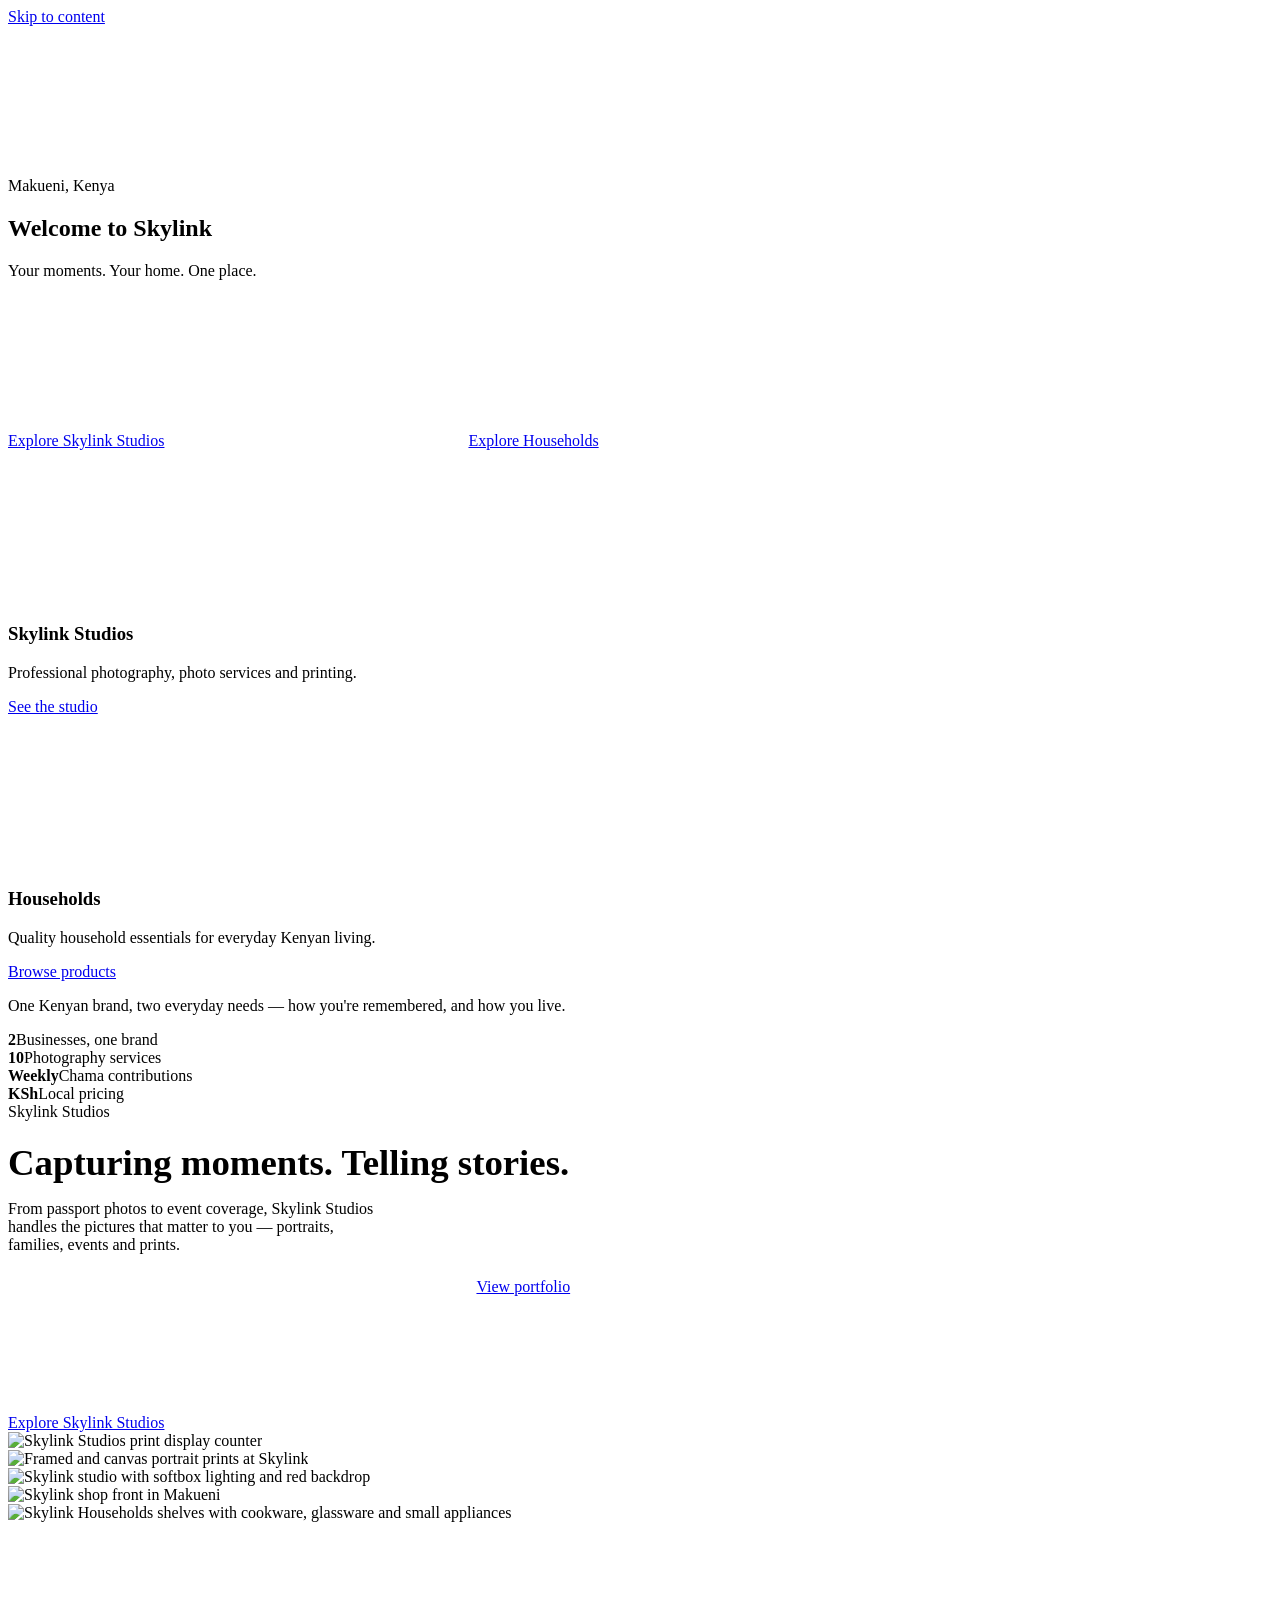
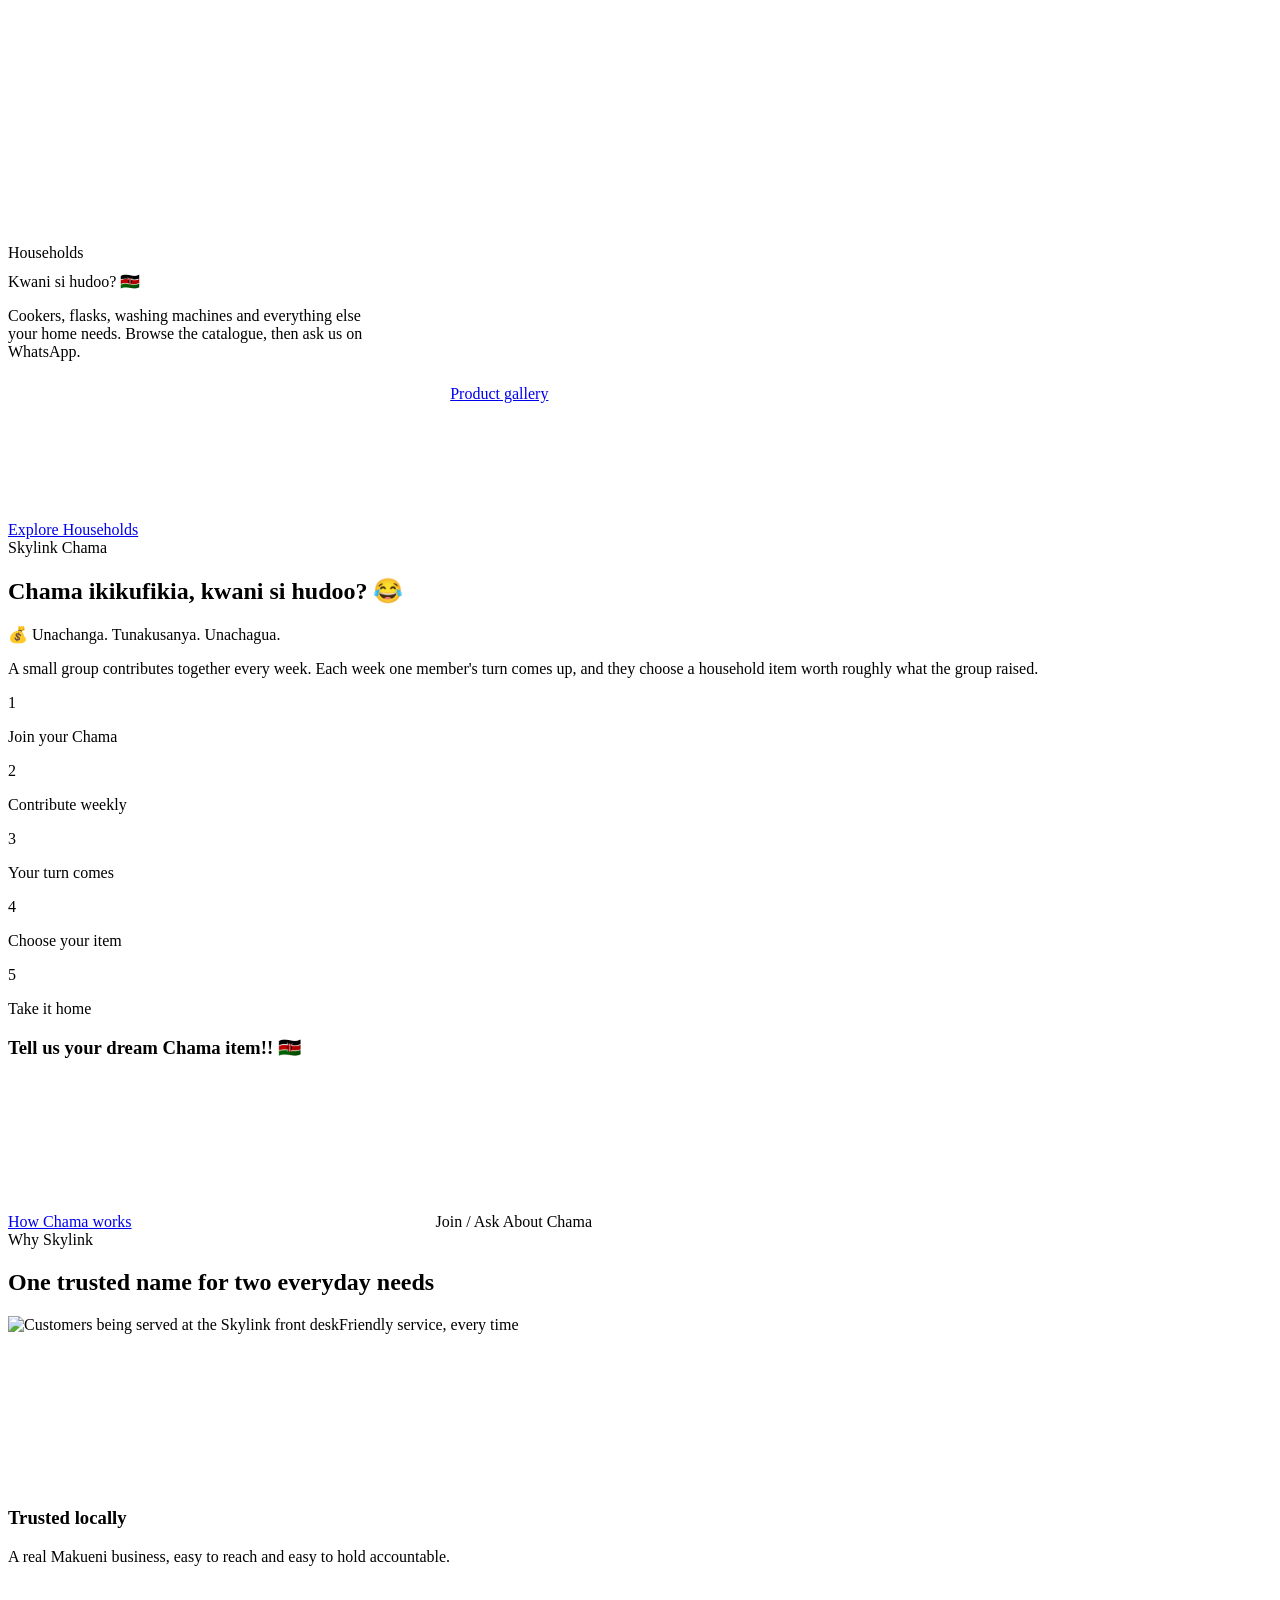
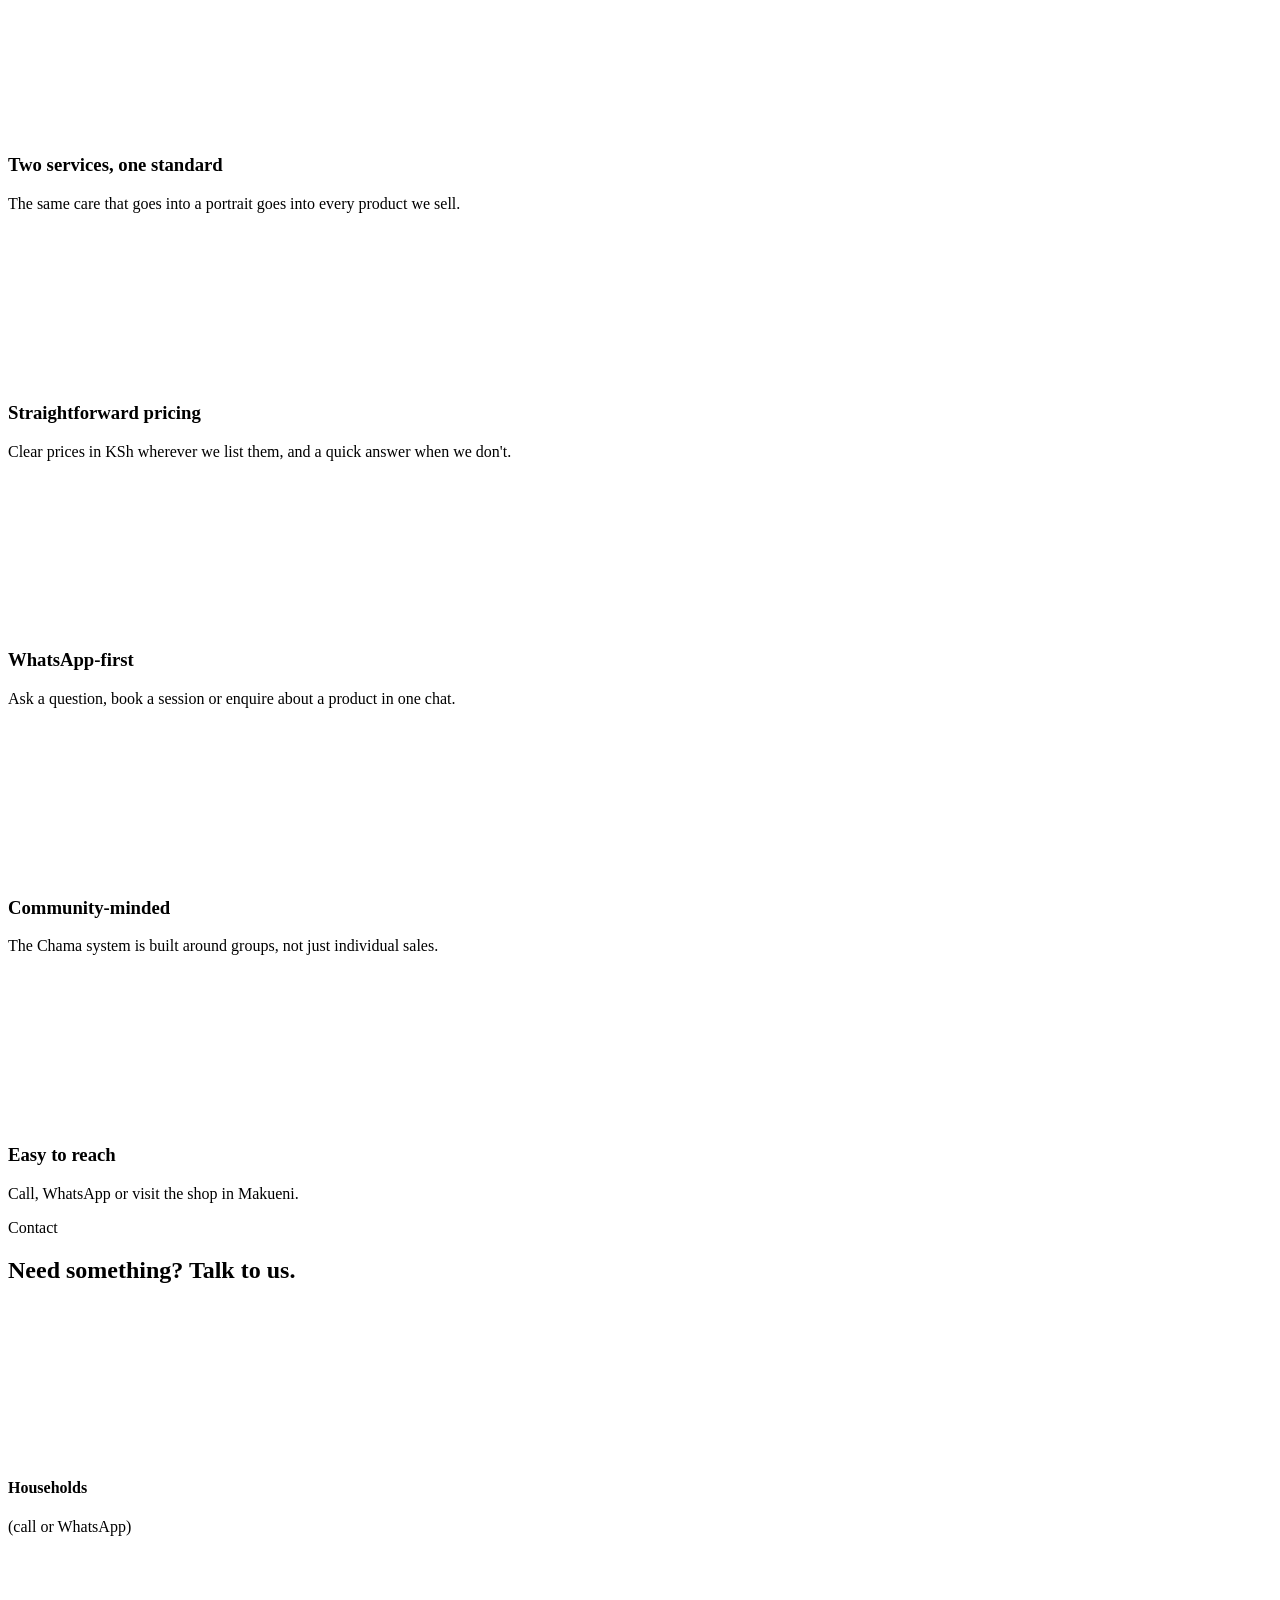
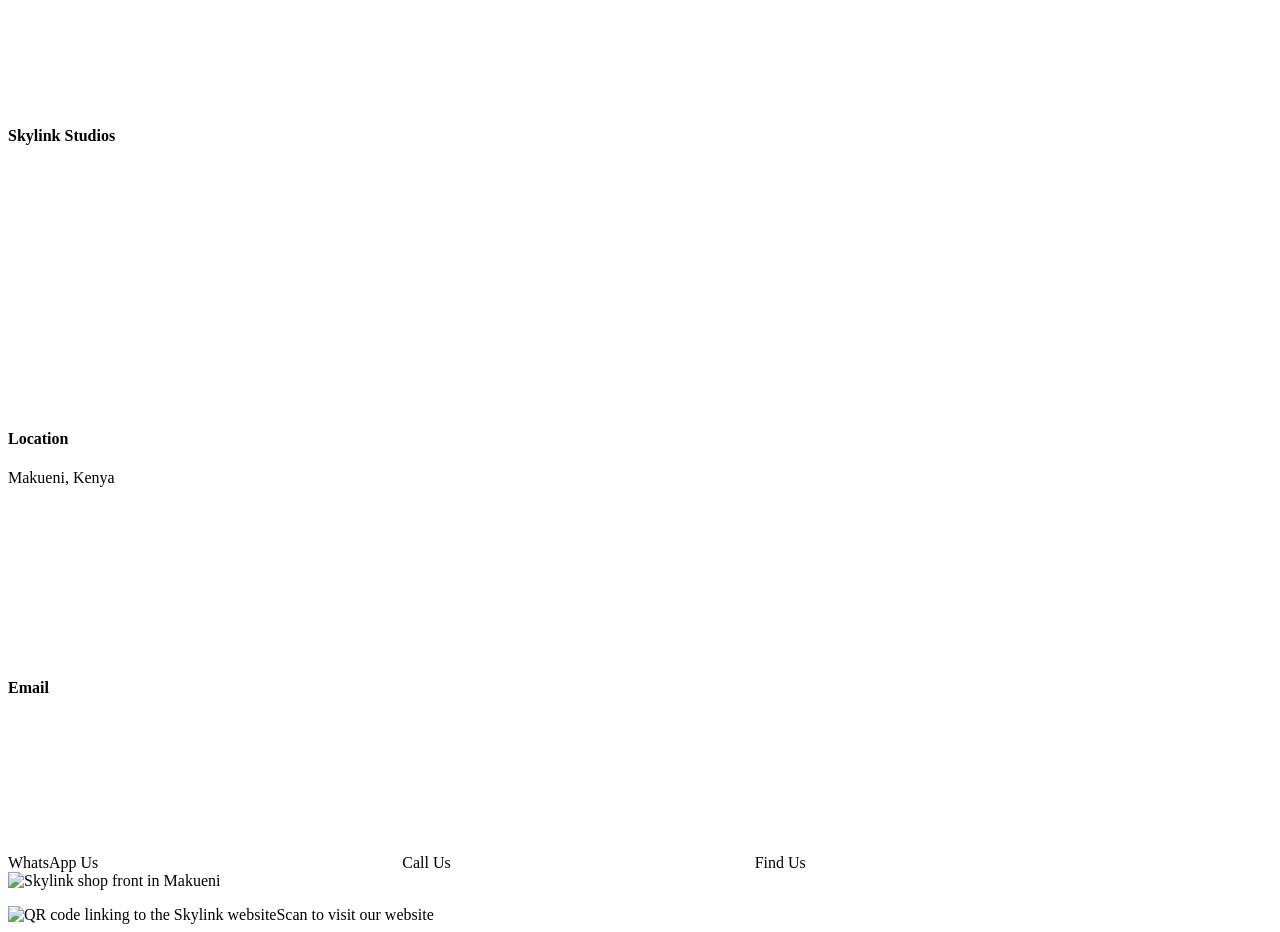
==== index.html @ 1183d8f2 "Add files via upload" ====
<!DOCTYPE html>
<html lang="en">
<head>
<meta charset="UTF-8">
<meta name="viewport" content="width=device-width, initial-scale=1, viewport-fit=cover">
<title>Skylink — Skylink Studios & Households | Makueni, Kenya</title>
<meta name="description" content="Skylink brings together Skylink Studios photography and Skylink Households home essentials under one Kenyan brand in Makueni. Explore the studio, browse household products, or join a Chama.">
<meta property="og:type" content="website">
<meta property="og:site_name" content="Skylink">
<meta property="og:title" content="Skylink — Skylink Studios & Households | Makueni, Kenya">
<meta property="og:description" content="Skylink brings together Skylink Studios photography and Skylink Households home essentials under one Kenyan brand in Makueni. Explore the studio, browse household products, or join a Chama.">
<meta property="og:image" content="assets/img/storefront.jpg">
<meta name="theme-color" content="#0E1830">
<link rel="icon" href="data:image/svg+xml,<svg xmlns=%22http://www.w3.org/2000/svg%22 viewBox=%220 0 100 100%22><text y=%22.9em%22 font-size=%2290%22>🏠</text></svg>">
<link rel="preconnect" href="https://fonts.googleapis.com">
<link rel="preconnect" href="https://fonts.gstatic.com" crossorigin>
<link href="https://fonts.googleapis.com/css2?family=Fraunces:opsz,wght@9..144,400;9..144,500;9..144,600;9..144,700;9..144,900&family=Manrope:wght@400;500;600;700;800&display=swap" rel="stylesheet">
<link rel="stylesheet" href="assets/css/style.css">
</head>
<body data-root="" data-page="index" data-branch="">
<a class="skip" href="#main">Skip to content</a>
<div id="site-header"><noscript><nav style="padding:16px;background:#0E1830"><a style="color:#fff;margin-right:14px" href="index.html">Home</a><a style="color:#fff;margin-right:14px" href="households/index.html">Households</a><a style="color:#fff;margin-right:14px" href="studio/index.html">Studio</a><a style="color:#fff;margin-right:14px" href="about.html">About</a><a style="color:#fff" href="contact.html">Contact</a></nav></noscript></div>
<main id="main">

<section class="hero">
  <div class="hero-split" aria-hidden="true"><div class="side-a"></div><div class="side-b"></div></div>
  <svg class="hero-skyline" viewBox="0 0 1200 140" preserveAspectRatio="none" aria-hidden="true"><path fill="rgba(255,255,255,0.05)" d="M0,140 L0,90 L40,90 L40,60 L70,60 L70,90 L110,90 L110,40 L130,40 L130,20 L150,20 L150,40 L170,40 L170,90 L220,90 L220,70 L250,70 L250,90 L300,90 L300,30 L320,30 L320,10 L340,10 L340,30 L360,30 L360,90 L410,90 L410,55 L440,55 L440,90 L500,90 L500,45 L515,45 L515,25 L530,25 L530,45 L545,45 L545,90 L600,90 L600,65 L630,65 L630,90 L680,90 L680,20 L700,20 L700,0 L720,0 L720,20 L740,20 L740,90 L800,90 L800,60 L830,60 L830,90 L880,90 L880,50 L900,50 L900,30 L920,30 L920,50 L940,50 L940,90 L1000,90 L1000,70 L1030,70 L1030,90 L1080,90 L1080,40 L1100,40 L1100,15 L1120,15 L1120,40 L1140,40 L1140,90 L1200,90 L1200,140 Z"/></svg>
  <div class="wrap hero-inner">
    <span class="hero-eyebrow fade-up">Makueni, Kenya</span>
    <h1 class="fade-up d1">Welcome to Skylink</h1>
    <p class="sub fade-up d2">Your moments. Your home. One place.</p>
    <div class="hero-ctas fade-up d3">
      <a href="studio/index.html" class="btn btn-gold">Explore Skylink Studios<svg><use href="#i-arrow"/></svg></a>
      <a href="households/index.html" class="btn btn-ghost-light">Explore Households<svg><use href="#i-arrow"/></svg></a>
    </div>
    <div class="hero-cards fade-up d4">
      <div class="hero-card a"><div class="icon"><svg><use href="#i-camera"/></svg></div><h3>Skylink Studios</h3>
        <p>Professional photography, photo services and printing.</p>
        <a href="studio/index.html" class="link">See the studio<svg width="14" height="14"><use href="#i-arrow"/></svg></a></div>
      <div class="hero-card b"><div class="icon"><svg><use href="#i-home"/></svg></div><h3>Households</h3>
        <p>Quality household essentials for everyday Kenyan living.</p>
        <a href="households/index.html" class="link">Browse products<svg width="14" height="14"><use href="#i-arrow"/></svg></a></div>
    </div>
  </div>
</section>

<section class="intro"><div class="wrap">
  <p class="lede">One Kenyan brand, two everyday needs — how you're remembered, and how you live.</p>
  <div class="facts">
    <div class="fact"><b>2</b><span>Businesses, one brand</span></div>
    <div class="fact"><b>10</b><span>Photography services</span></div>
    <div class="fact"><b>Weekly</b><span>Chama contributions</span></div>
    <div class="fact"><b>KSh</b><span>Local pricing</span></div>
  </div></div></section>

<section class="section" id="featured-photo"><div class="wrap"><div class="split-feature">
  <div>
    <span class="eyebrow">Skylink Studios</span>
    <h2 class="section-head" style="margin-bottom:0"><span style="font-family:var(--font-display);font-weight:600;font-size:clamp(1.7rem,3.4vw,2.3rem);display:block;margin-top:10px;color:var(--text)">Capturing moments. Telling stories.</span></h2>
    <p style="margin-top:16px;color:var(--text-soft);max-width:46ch">From passport photos to event coverage, Skylink Studios handles the pictures that matter to you — portraits, families, events and prints.</p>
    <div style="display:flex;gap:12px;flex-wrap:wrap;margin-top:24px">
      <a href="studio/index.html" class="btn btn-navy">Explore Skylink Studios<svg><use href="#i-arrow"/></svg></a>
      <a href="studio/portfolio.html" class="btn btn-outline">View portfolio</a></div>
  </div>
  <div class="photo-grid">
    <div class="ph-photo" style=""><img src="assets/img/counter.jpg" alt="Skylink Studios print display counter" loading="lazy"></div>
    <div class="ph-photo" style="object-position:center 30%"><img src="assets/img/portraits.jpg" alt="Framed and canvas portrait prints at Skylink" loading="lazy"></div>
    <div class="ph-photo" style=""><img src="assets/img/studio-lights.jpg" alt="Skylink studio with softbox lighting and red backdrop" loading="lazy"></div>
    <div class="ph-photo" style=""><img src="assets/img/storefront.jpg" alt="Skylink shop front in Makueni" loading="lazy"></div>
  </div></div></div></section>

<section class="section" style="padding-top:0" id="featured-households"><div class="wrap"><div class="split-feature reverse">
  <div><div class="ph-photo" style="min-height:340px"><img src="assets/img/shelf-1.jpg" alt="Skylink Households shelves with cookware, glassware and small appliances" loading="lazy"></div></div>
  <div>
    <span class="eyebrow" style="color:var(--green-700)">Households</span>
    <p class="kwani" style="margin-top:10px">Kwani si hudoo? 🇰🇪</p>
    <p style="margin-top:14px;color:var(--text-soft);max-width:46ch">Cookers, flasks, washing machines and everything else your home needs. Browse the catalogue, then ask us on WhatsApp.</p>
    <div style="display:flex;gap:12px;flex-wrap:wrap;margin-top:24px">
      <a href="households/index.html" class="btn btn-green">Explore Households<svg><use href="#i-arrow"/></svg></a>
      <a href="households/product-gallery.html" class="btn btn-outline">Product gallery</a></div>
  </div></div></div></section>

<section class="section" id="chama"><div class="wrap">
  <div class="section-head">
    <span class="eyebrow">Skylink Chama</span>
    <h2>Chama ikikufikia, kwani si hudoo? 😂</h2>
    <p class="chama-lede" style="margin-top:20px">💰 Unachanga. Tunakusanya. Unachagua.</p>
    <p>A small group contributes together every week. Each week one member's turn comes up, and they choose a household item worth roughly what the group raised.</p>
  </div>
  <div class="chama-steps" style="margin-bottom:12px">
    <div class="chama-step"><div class="num">1</div><p>Join your Chama</p></div>
    <div class="chama-step"><div class="num">2</div><p>Contribute weekly</p></div>
    <div class="chama-step"><div class="num">3</div><p>Your turn comes</p></div>
    <div class="chama-step"><div class="num">4</div><p>Choose your item</p></div>
    <div class="chama-step"><div class="num">5</div><p>Take it home</p></div>
  </div>
  <div class="chama-cta">
    <h3>Tell us your dream Chama item!! 🇰🇪</h3>
    <a href="households/chama.html" class="btn btn-gold">How Chama works<svg><use href="#i-arrow"/></svg></a>
    <a data-wa="Hi Skylink, I'd like to know more about the Chama household purchasing plan." class="btn btn-ghost-light">Join / Ask About Chama<svg><use href="#i-whatsapp"/></svg></a>
  </div>
</div></section>

<section class="section" id="why"><div class="wrap">
  <div class="section-head"><span class="eyebrow">Why Skylink</span><h2>One trusted name for two everyday needs</h2></div>
  <div class="why-banner"><img src="assets/img/reception-blurred.jpg" alt="Customers being served at the Skylink front desk" loading="lazy"><span class="cap">Friendly service, every time</span></div>
  <div class="why-grid">
    <div class="why-card"><div class="icon"><svg><use href="#i-shield"/></svg></div><h3>Trusted locally</h3><p>A real Makueni business, easy to reach and easy to hold accountable.</p></div>
    <div class="why-card"><div class="icon"><svg><use href="#i-star"/></svg></div><h3>Two services, one standard</h3><p>The same care that goes into a portrait goes into every product we sell.</p></div>
    <div class="why-card"><div class="icon"><svg><use href="#i-truck"/></svg></div><h3>Straightforward pricing</h3><p>Clear prices in KSh wherever we list them, and a quick answer when we don't.</p></div>
    <div class="why-card"><div class="icon"><svg><use href="#i-whatsapp"/></svg></div><h3>WhatsApp-first</h3><p>Ask a question, book a session or enquire about a product in one chat.</p></div>
    <div class="why-card"><div class="icon"><svg><use href="#i-users"/></svg></div><h3>Community-minded</h3><p>The Chama system is built around groups, not just individual sales.</p></div>
    <div class="why-card"><div class="icon"><svg><use href="#i-home"/></svg></div><h3>Easy to reach</h3><p>Call, WhatsApp or visit the shop in Makueni.</p></div>
  </div></div></section>

<section class="section" id="contact"><div class="wrap">
  <div class="section-head"><span class="eyebrow">Contact</span><h2>Need something? Talk to us.</h2></div>
  <div class="contact-grid">
    <div>
      <div class="contact-list">
        <div class="contact-row"><div class="icon"><svg><use href="#i-home"/></svg></div><div><h4>Households</h4><p><a class="tel" data-tel="households" data-show></a> (call or WhatsApp)</p></div></div>
        <div class="contact-row"><div class="icon"><svg><use href="#i-camera"/></svg></div><div><h4>Skylink Studios</h4><p><a class="tel" data-tel="studio:0" data-show></a><br><a class="tel" data-tel="studio:1" data-show></a><br><a class="tel" data-tel="studio:2" data-show></a><br><a class="tel" data-tel="studio:3" data-show></a><br><a class="tel" data-tel="studio:4" data-show></a></p></div></div>
        <div class="contact-row"><div class="icon"><svg><use href="#i-pin"/></svg></div><div><h4>Location</h4><p>Makueni, Kenya</p></div></div>
        <div class="contact-row"><div class="icon"><svg><use href="#i-mail"/></svg></div><div><h4>Email</h4><p><a data-email></a></p></div></div>
      </div>
      <div class="contact-btns">
        <a data-wa="Hi Skylink, I have a question." class="btn btn-green">WhatsApp Us<svg><use href="#i-whatsapp"/></svg></a>
        <a data-tel="households" class="btn btn-ghost-light">Call Us<svg><use href="#i-phone"/></svg></a>
        <a data-maps class="btn btn-outline" style="border-color:rgba(255,255,255,0.5);color:var(--white)">Find Us<svg><use href="#i-pin"/></svg></a>
      </div>
    </div>
    <div>
      <div class="shop-photo" style="margin-bottom:16px"><img src="assets/img/storefront.jpg" alt="Skylink shop front in Makueni" loading="lazy"></div>
      <div class="qr-box"><img src="assets/img/qr-skylink.png" alt="QR code linking to the Skylink website" width="76" height="76"><span>Scan to visit our website</span></div>
    </div>
  </div></div></section>

</main>
<div id="site-footer"></div>
<script src="assets/js/config.js"></script>
<script src="assets/js/products.js"></script>
<script src="assets/js/site.js"></script>
</body>
</html>
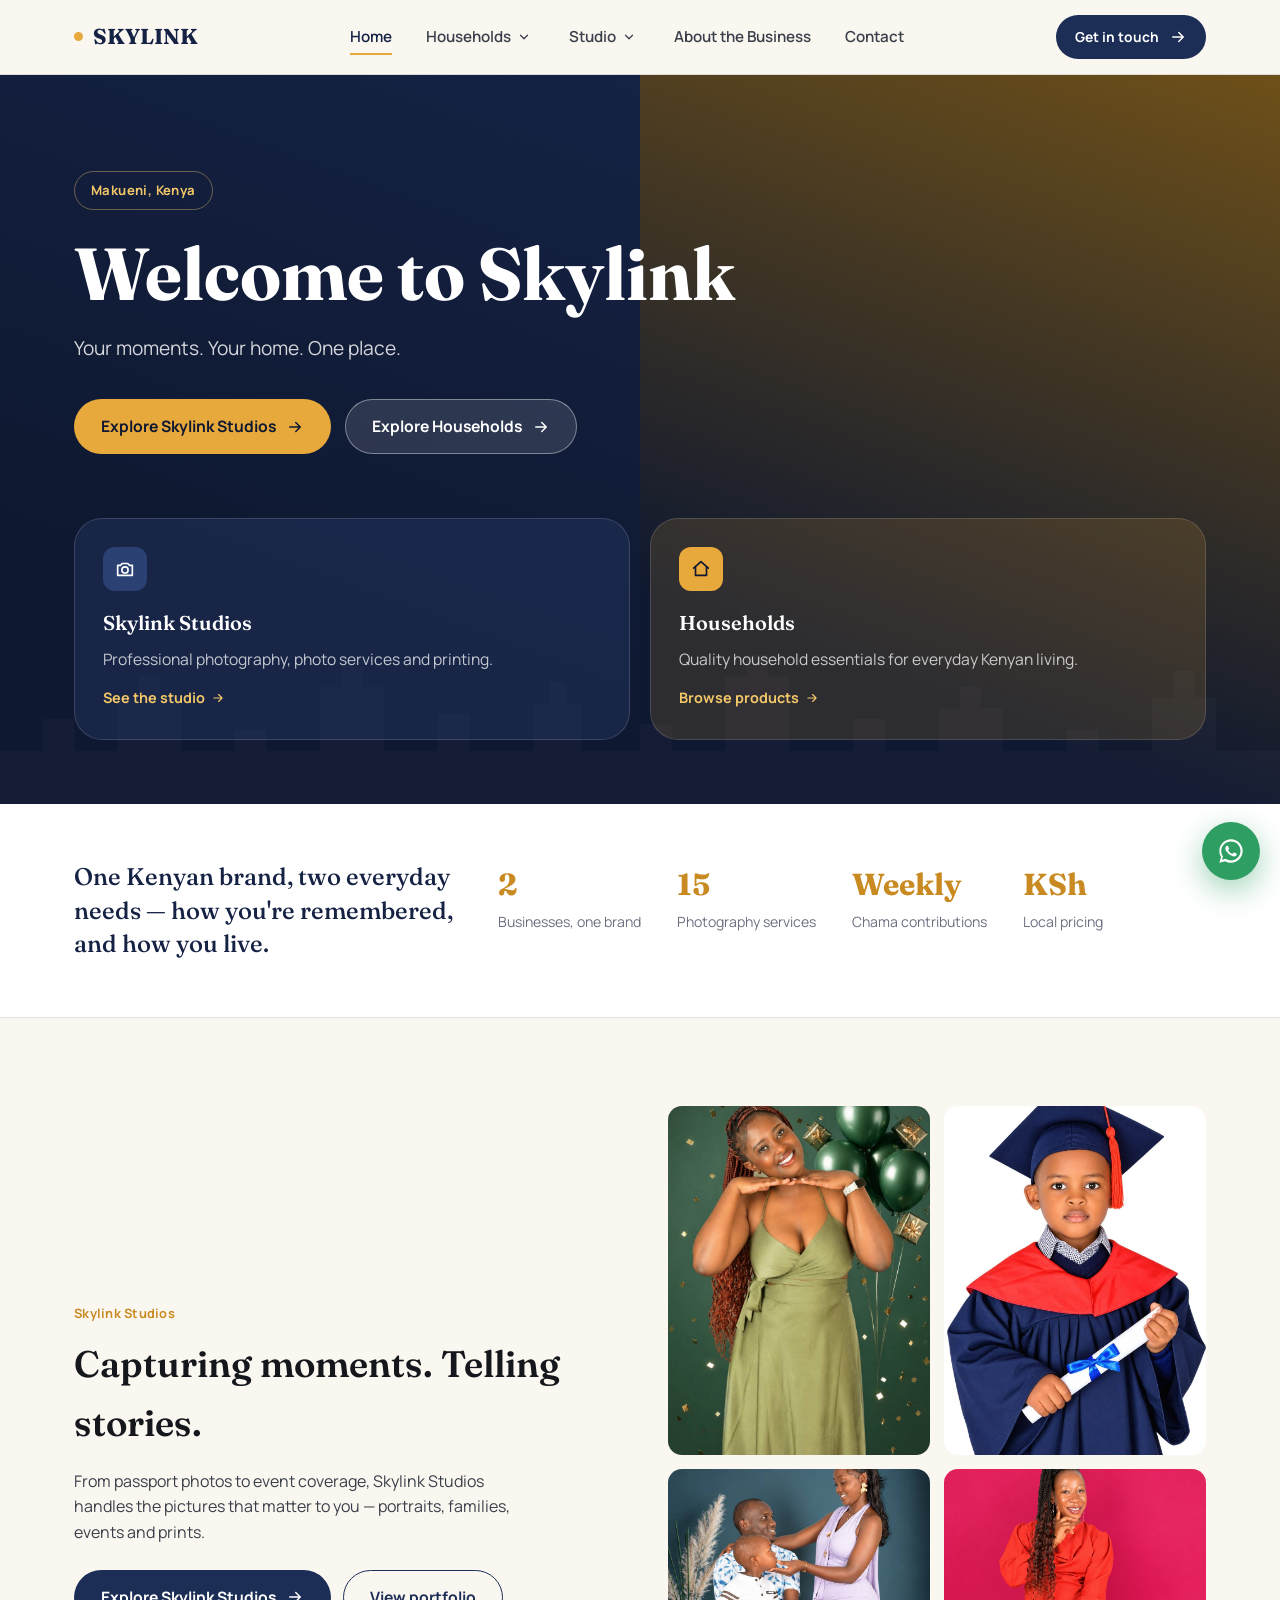
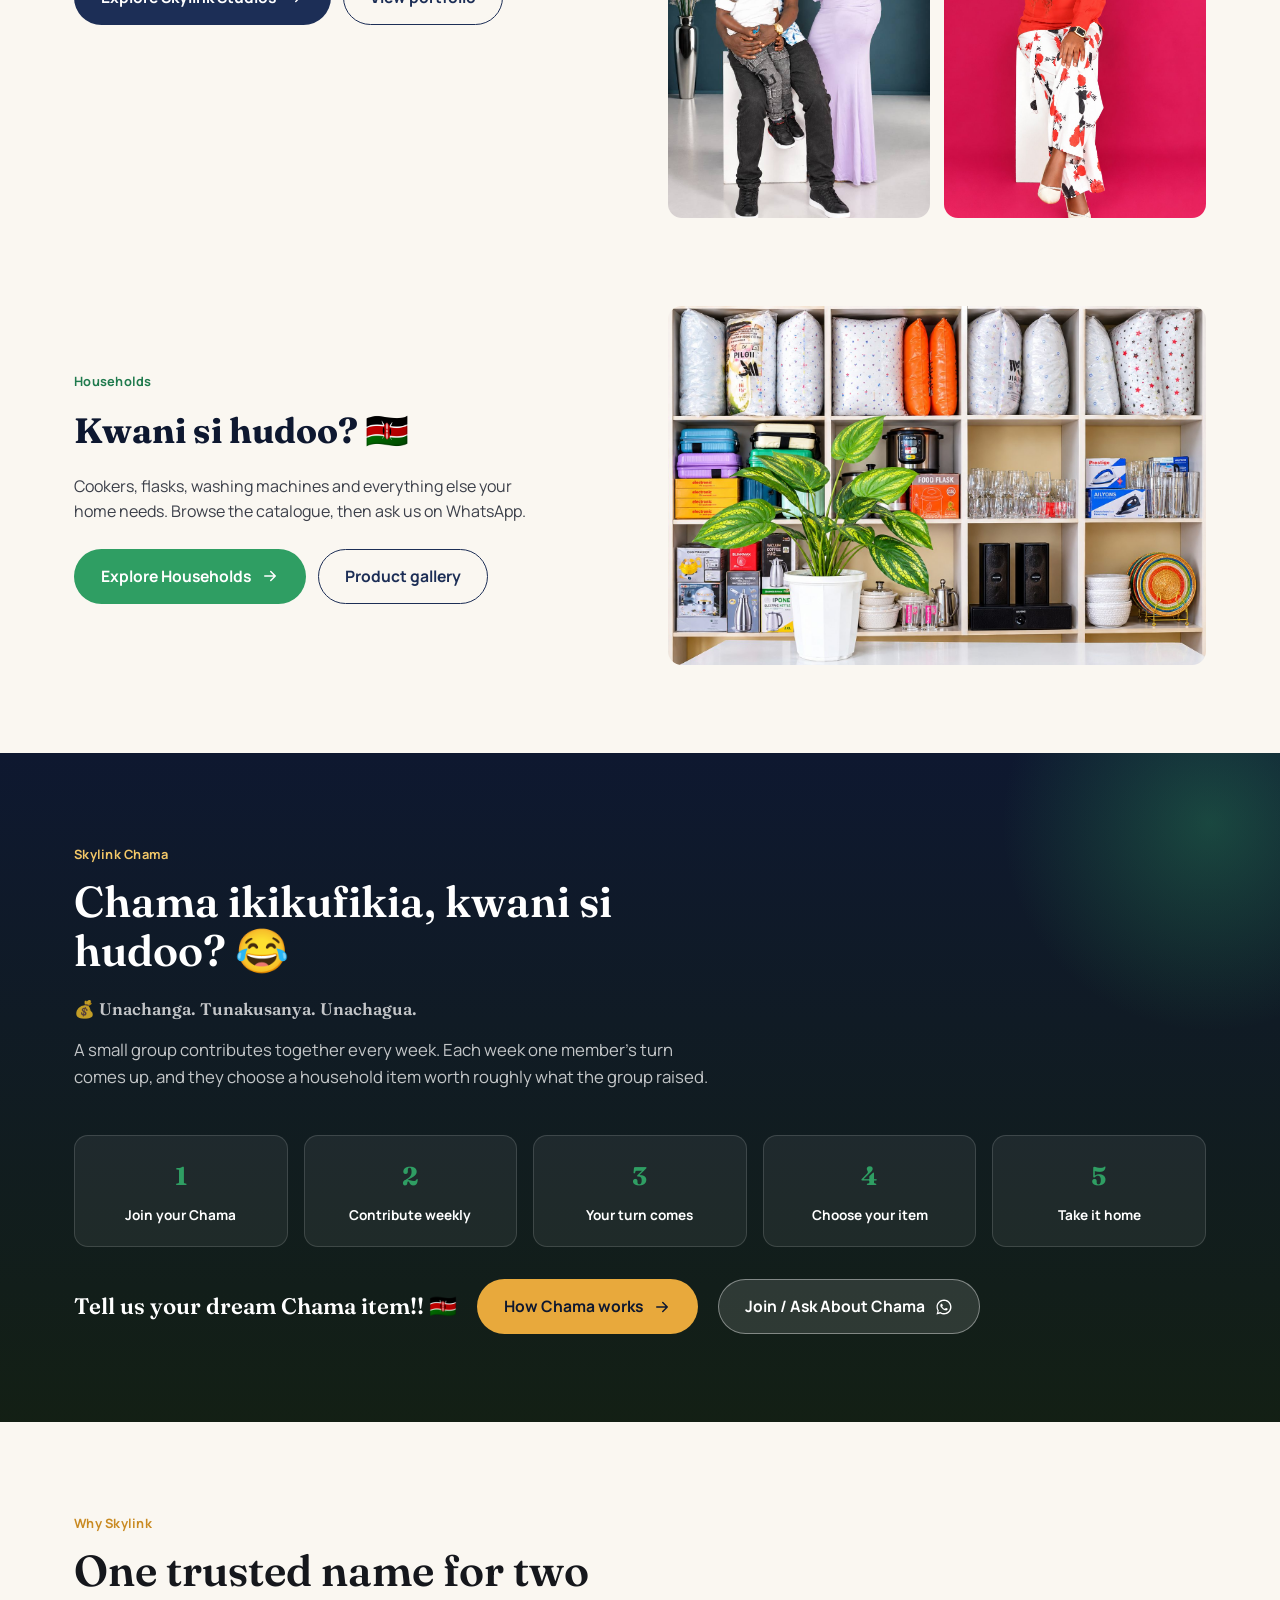
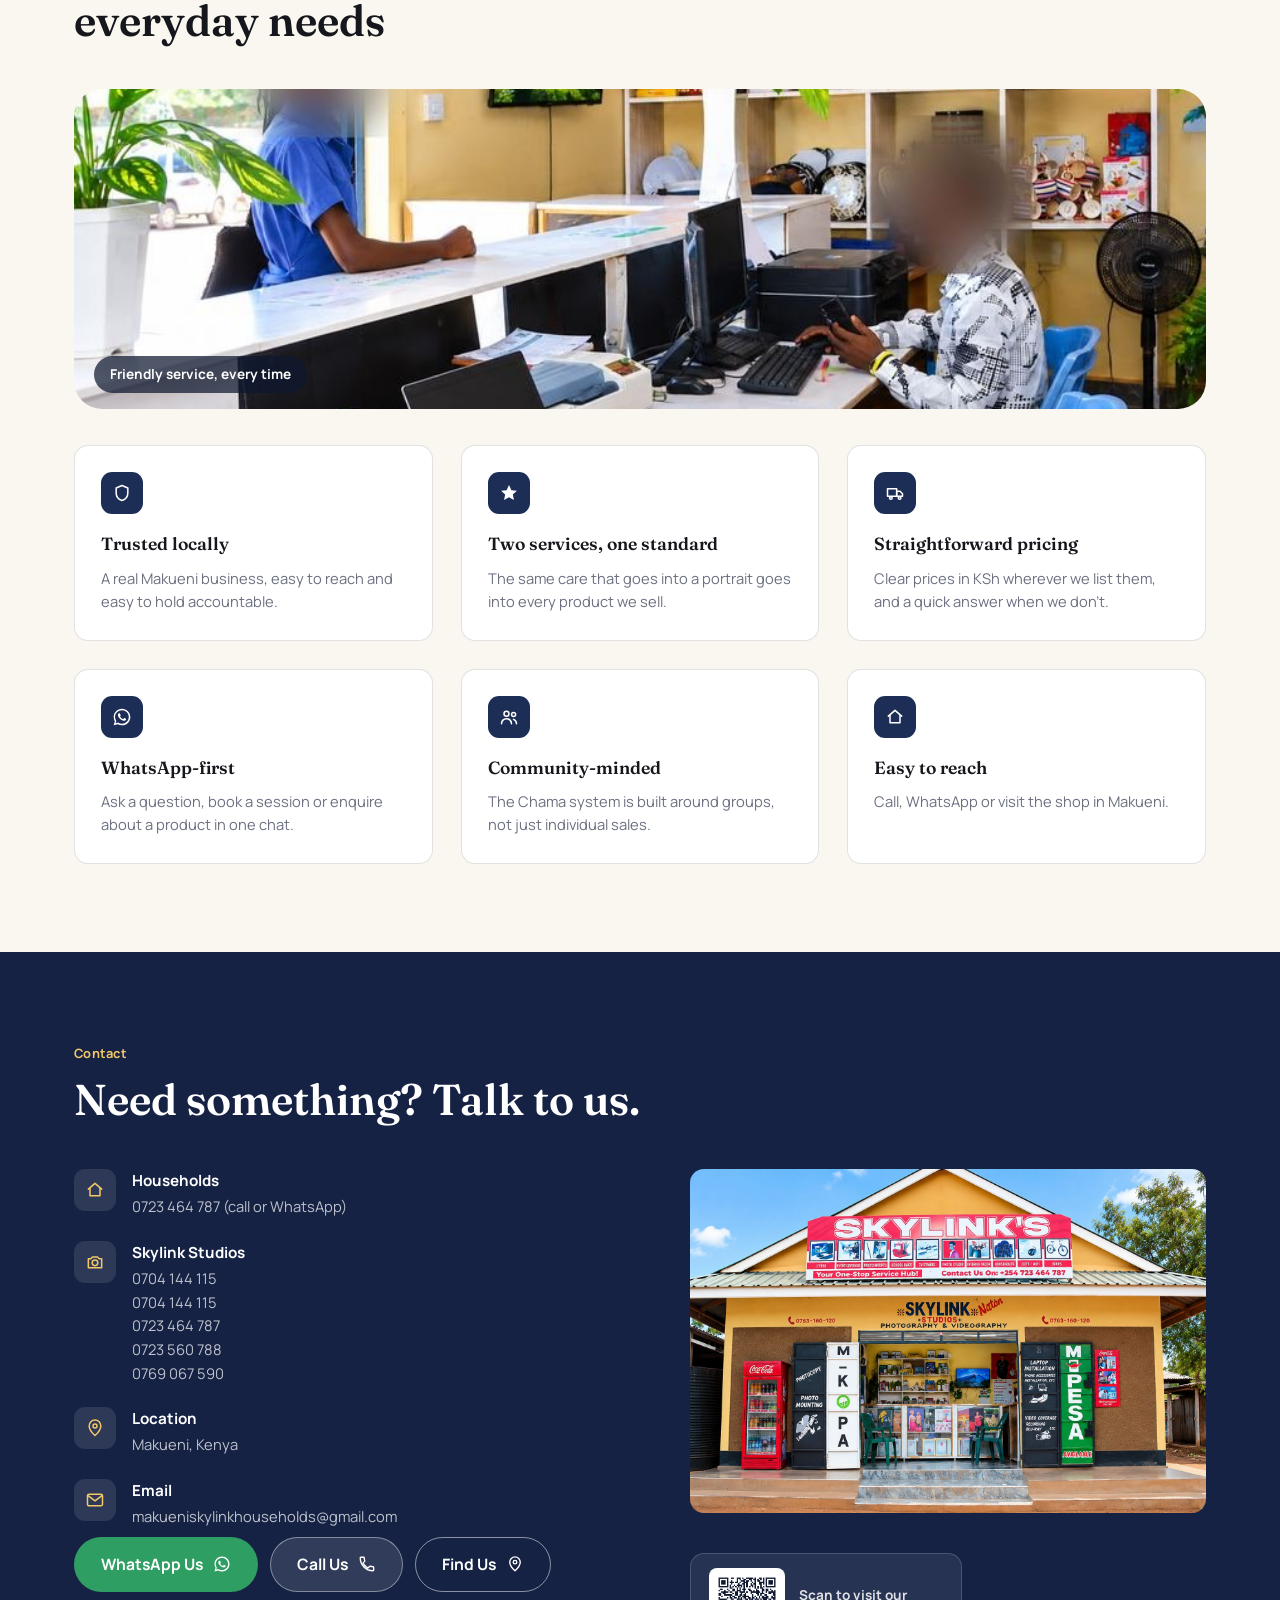
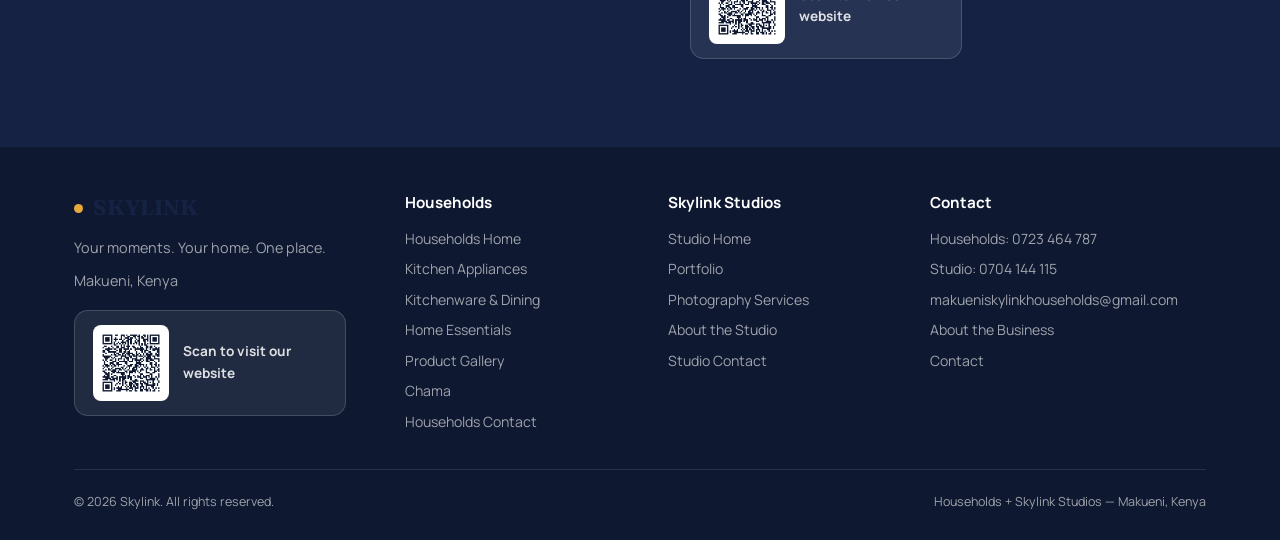
==== commit f94dc998: "Add files via upload" ====
--- a/index.html
+++ b/index.html
@@ -48,7 +48,7 @@
   <p class="lede">One Kenyan brand, two everyday needs — how you're remembered, and how you live.</p>
   <div class="facts">
     <div class="fact"><b>2</b><span>Businesses, one brand</span></div>
-    <div class="fact"><b>10</b><span>Photography services</span></div>
+    <div class="fact"><b>15</b><span>Photography services</span></div>
     <div class="fact"><b>Weekly</b><span>Chama contributions</span></div>
     <div class="fact"><b>KSh</b><span>Local pricing</span></div>
   </div></div></section>
@@ -62,11 +62,8 @@
       <a href="studio/index.html" class="btn btn-navy">Explore Skylink Studios<svg><use href="#i-arrow"/></svg></a>
       <a href="studio/portfolio.html" class="btn btn-outline">View portfolio</a></div>
   </div>
-  <div class="photo-grid">
-    <div class="ph-photo" style=""><img src="assets/img/counter.jpg" alt="Skylink Studios print display counter" loading="lazy"></div>
-    <div class="ph-photo" style="object-position:center 30%"><img src="assets/img/portraits.jpg" alt="Framed and canvas portrait prints at Skylink" loading="lazy"></div>
-    <div class="ph-photo" style=""><img src="assets/img/studio-lights.jpg" alt="Skylink studio with softbox lighting and red backdrop" loading="lazy"></div>
-    <div class="ph-photo" style=""><img src="assets/img/storefront.jpg" alt="Skylink shop front in Makueni" loading="lazy"></div>
+  <div class="photo-grid portrait">
+    <div class="ph-photo" style=""><img src="assets/img/portfolio/p1.jpg" alt="Birthday portrait by Skylink Studios" loading="lazy"></div><div class="ph-photo" style=""><img src="assets/img/portfolio/w3.jpg" alt="Graduation portrait by Skylink Studios" loading="lazy"></div><div class="ph-photo" style=""><img src="assets/img/portfolio/p9.jpg" alt="Family portrait by Skylink Studios" loading="lazy"></div><div class="ph-photo" style=""><img src="assets/img/portfolio/u4.jpg" alt="Studio portrait by Skylink Studios" loading="lazy"></div>
   </div></div></div></section>
 
 <section class="section" style="padding-top:0" id="featured-households"><div class="wrap"><div class="split-feature reverse">
@@ -119,7 +116,7 @@
     <div>
       <div class="contact-list">
         <div class="contact-row"><div class="icon"><svg><use href="#i-home"/></svg></div><div><h4>Households</h4><p><a class="tel" data-tel="households" data-show></a> (call or WhatsApp)</p></div></div>
-        <div class="contact-row"><div class="icon"><svg><use href="#i-camera"/></svg></div><div><h4>Skylink Studios</h4><p><a class="tel" data-tel="studio:0" data-show></a><br><a class="tel" data-tel="studio:1" data-show></a><br><a class="tel" data-tel="studio:2" data-show></a><br><a class="tel" data-tel="studio:3" data-show></a><br><a class="tel" data-tel="studio:4" data-show></a></p></div></div>
+        <div class="contact-row"><div class="icon"><svg><use href="#i-camera"/></svg></div><div><h4>Skylink Studios</h4><p><a class="tel" data-tel="studio:0" data-show></a><br><a class="tel" data-tel="studio:0" data-show></a><br><a class="tel" data-tel="studio:2" data-show></a><br><a class="tel" data-tel="studio:3" data-show></a><br><a class="tel" data-tel="studio:4" data-show></a></p></div></div>
         <div class="contact-row"><div class="icon"><svg><use href="#i-pin"/></svg></div><div><h4>Location</h4><p>Makueni, Kenya</p></div></div>
         <div class="contact-row"><div class="icon"><svg><use href="#i-mail"/></svg></div><div><h4>Email</h4><p><a data-email></a></p></div></div>
       </div>
@@ -140,5 +137,6 @@
 <script src="assets/js/config.js"></script>
 <script src="assets/js/products.js"></script>
 <script src="assets/js/site.js"></script>
+
 </body>
 </html>
--- a/assets/css/style.css
+++ b/assets/css/style.css
@@ -0,0 +1,733 @@
+/* ============================= TOKENS ============================= */
+:root{
+  color-scheme: light;
+
+  --navy-900:#0E1830;
+  --navy-800:#152244;
+  --navy-700:#1C2E56;
+  --navy-600:#2B4174;
+
+  --gold-600:#C98A22;
+  --gold-500:#E8A93C;
+  --gold-300:#F4C868;
+  --gold-100:#FCEBC7;
+
+  --green-700:#1F7A4D;
+  --green-500:#2F9E63;
+  --green-100:#DCF2E5;
+
+  --cream-50:#FAF7F1;
+  --cream-100:#F3EDE1;
+
+  --ink-900:#15171C;
+  --ink-700:#3B3F49;
+  --ink-500:#6B7080;
+
+  --white:#FFFFFF;
+
+  --bg: var(--cream-50);
+  --bg-alt: var(--cream-100);
+  --surface: var(--white);
+  --text: var(--ink-900);
+  --text-soft: var(--ink-700);
+  --text-muted: var(--ink-500);
+  --line: rgba(20,20,26,0.12);
+
+  --font-display: "Fraunces", Georgia, "Times New Roman", serif;
+  --font-body: "Manrope", -apple-system, BlinkMacSystemFont, "Segoe UI", sans-serif;
+
+  --radius-s: 6px;
+  --radius-m: 14px;
+  --radius-l: 28px;
+
+  --shadow-1: 0 1px 2px rgba(14,24,48,0.06), 0 8px 24px rgba(14,24,48,0.06);
+  --shadow-2: 0 12px 40px rgba(14,24,48,0.16);
+
+  --maxw: 1180px;
+}
+
+@media (prefers-color-scheme: dark){
+  :root:not([data-theme="light"]){
+    --bg: #131720;
+    --bg-alt: #1A1F2B;
+    --surface: #1D2230;
+    --text: #F2F1ED;
+    --text-soft: #C9CAD2;
+    --text-muted: #91929E;
+    --line: rgba(255,255,255,0.12);
+    --cream-50: #131720;
+    --cream-100: #1A1F2B;
+  }
+}
+:root[data-theme="dark"]{
+  --bg: #131720;
+  --bg-alt: #1A1F2B;
+  --surface: #1D2230;
+  --text: #F2F1ED;
+  --text-soft: #C9CAD2;
+  --text-muted: #91929E;
+  --line: rgba(255,255,255,0.12);
+  --cream-50: #131720;
+  --cream-100: #1A1F2B;
+}
+
+/* ============================= RESET ============================= */
+*,*::before,*::after{ box-sizing:border-box; }
+html{
+  -webkit-text-size-adjust:100%;
+  scroll-behavior:smooth;
+  scroll-padding-top: calc(78px + env(safe-area-inset-top,0px));
+}
+body{
+  margin:0;
+  background:var(--bg);
+  color:var(--text);
+  font-family:var(--font-body);
+  font-size:16px;
+  line-height:1.6;
+  -webkit-font-smoothing:antialiased;
+  padding-top: env(safe-area-inset-top,0px);
+  padding-bottom: env(safe-area-inset-bottom,0px);
+  overflow-x:hidden;
+}
+img,svg{ max-width:100%; display:block; }
+a{ color:inherit; text-decoration:none; }
+button{ font-family:inherit; cursor:pointer; }
+ul{ margin:0; padding:0; list-style:none; }
+h1,h2,h3,h4,p{ margin:0; }
+:focus-visible{ outline:3px solid var(--gold-500); outline-offset:3px; }
+@media (prefers-reduced-motion: reduce){
+  *{ animation-duration:0.01ms !important; animation-iteration-count:1 !important; transition-duration:0.01ms !important; scroll-behavior:auto !important; }
+}
+
+.wrap{ max-width:var(--maxw); margin:0 auto; padding:0 24px; }
+@media (max-width:640px){ .wrap{ padding:0 20px; } }
+
+.eyebrow{
+  font-family:var(--font-body);
+  font-weight:700;
+  font-size:0.8rem;
+  letter-spacing:0.02em;
+  color:var(--gold-600);
+}
+.section-head{ max-width:640px; margin-bottom:44px; }
+.section-head h2{
+  font-family:var(--font-display);
+  font-weight:600;
+  font-size:clamp(1.9rem,4vw,2.7rem);
+  line-height:1.15;
+  color:var(--text);
+  margin-top:10px;
+}
+.section-head p{ margin-top:14px; color:var(--text-soft); font-size:1.05rem; }
+
+.section{ padding:88px 0; }
+@media (max-width:720px){ .section{ padding:64px 0; } }
+
+.btn{
+  display:inline-flex; align-items:center; gap:10px;
+  padding:14px 26px;
+  border-radius:100px;
+  font-weight:700;
+  font-size:0.98rem;
+  border:1.5px solid transparent;
+  transition:transform 0.18s ease, box-shadow 0.18s ease, background 0.18s ease;
+  white-space:nowrap;
+}
+.btn:hover{ transform:translateY(-2px); }
+.btn:active{ transform:translateY(0); }
+.btn-navy{ background:var(--navy-700); color:var(--white); }
+.btn-navy:hover{ background:var(--navy-600); box-shadow:0 10px 24px rgba(28,46,86,0.35); }
+.btn-gold{ background:var(--gold-500); color:var(--navy-900); }
+.btn-gold:hover{ background:var(--gold-300); box-shadow:0 10px 24px rgba(232,169,60,0.4); }
+.btn-green{ background:var(--green-500); color:var(--white); }
+.btn-green:hover{ background:var(--green-700); box-shadow:0 10px 24px rgba(47,158,99,0.35); }
+.btn-outline{ background:transparent; border-color:currentColor; color:var(--navy-700); }
+.btn-outline:hover{ background:var(--navy-700); color:var(--white); }
+.btn-ghost-light{ background:rgba(255,255,255,0.12); color:var(--white); border-color:rgba(255,255,255,0.4); }
+.btn-ghost-light:hover{ background:rgba(255,255,255,0.22); }
+.btn-sm{ padding:10px 18px; font-size:0.86rem; }
+.btn svg{ width:18px; height:18px; flex:none; }
+
+/* ============================= SKYLINE MOTIF ============================= */
+.skyline{ display:block; width:100%; height:auto; }
+
+/* ============================= NAV ============================= */
+.nav{
+  position:sticky; top:0; z-index:80;
+  padding-top: env(safe-area-inset-top,0px);
+  background:rgba(250,247,241,0.86);
+  backdrop-filter:blur(10px);
+  border-bottom:1px solid var(--line);
+}
+.nav-row{
+  display:flex; align-items:center; justify-content:space-between;
+  height:74px;
+}
+.nav-logo{ display:flex; align-items:center; gap:10px; font-family:var(--font-display); font-weight:700; font-size:1.35rem; color:var(--navy-800); }
+.nav-logo .dot{ width:9px; height:9px; border-radius:50%; background:var(--gold-500); }
+.nav-links{ display:flex; align-items:center; gap:34px; }
+.nav-links a{ font-weight:600; font-size:0.95rem; color:var(--text-soft); position:relative; padding:4px 0; }
+.nav-links a:hover{ color:var(--navy-800); }
+.nav-links a::after{
+  content:""; position:absolute; left:0; bottom:-2px; height:2px; width:0;
+  background:var(--gold-500); transition:width 0.2s ease;
+}
+.nav-links a:hover::after{ width:100%; }
+.nav-cta{ display:flex; align-items:center; gap:14px; }
+.nav-burger{ display:none; background:none; border:none; padding:8px; color:var(--navy-800); }
+@media (max-width:900px){
+  .nav-links{ display:none; }
+  .nav-cta .btn-label{ display:none; }
+  .nav-burger{ display:inline-flex; }
+}
+.mobile-menu{
+  display:none;
+  position:fixed; inset:0; z-index:90;
+  background:var(--navy-900);
+  padding: calc(24px + env(safe-area-inset-top,0px)) 28px calc(28px + env(safe-area-inset-bottom,0px));
+  flex-direction:column;
+}
+.mobile-menu.open{ display:flex; }
+.mobile-menu-top{ display:flex; justify-content:space-between; align-items:center; margin-bottom:44px; }
+.mobile-menu .nav-logo{ color:var(--white); }
+.mobile-menu-close{ background:none; border:none; color:var(--white); padding:8px; }
+.mobile-menu ul{ display:flex; flex-direction:column; gap:6px; }
+.mobile-menu a{
+  font-family:var(--font-display); font-size:1.9rem; font-weight:600; color:var(--white);
+  padding:14px 0; border-bottom:1px solid rgba(255,255,255,0.12);
+}
+.mobile-menu .btn{ margin-top:32px; align-self:flex-start; }
+
+/* ============================= WHATSAPP FLOAT ============================= */
+.wa-float{
+  position:fixed;
+  right:20px; bottom: calc(20px + env(safe-area-inset-bottom,0px));
+  z-index:70;
+  width:58px; height:58px; border-radius:50%;
+  background:var(--green-500); color:var(--white);
+  display:flex; align-items:center; justify-content:center;
+  box-shadow:0 10px 30px rgba(47,158,99,0.45);
+  transition:transform 0.2s ease;
+}
+.wa-float:hover{ transform:scale(1.08); }
+.wa-float svg{ width:28px; height:28px; }
+
+/* ============================= HERO ============================= */
+.hero{
+  position:relative;
+  background:var(--navy-900);
+  color:var(--white);
+  overflow:hidden;
+}
+.hero-split{
+  position:absolute; inset:0;
+  display:grid; grid-template-columns:1fr 1fr;
+}
+.hero-split .side-a{ background:linear-gradient(200deg, var(--navy-800), var(--navy-900) 70%); }
+.hero-split .side-b{ background:linear-gradient(200deg, #6E5019, var(--navy-900) 78%); }
+@media (max-width:820px){ .hero-split{ grid-template-columns:1fr; } .hero-split .side-b{ display:none; } }
+
+.hero-inner{
+  position:relative; z-index:2;
+  padding:96px 0 64px;
+}
+.hero-eyebrow{
+  display:inline-flex; align-items:center; gap:8px;
+  font-weight:700; font-size:0.82rem; letter-spacing:0.03em;
+  color:var(--gold-300);
+  padding:8px 16px; border:1px solid rgba(244,200,104,0.4); border-radius:100px;
+}
+.hero h1{
+  font-family:var(--font-display); font-weight:700;
+  font-size:clamp(2.6rem,7vw,4.6rem);
+  line-height:1.04;
+  margin-top:26px;
+  max-width:14ch;
+}
+.hero .sub{
+  margin-top:20px; font-size:1.2rem; color:rgba(255,255,255,0.82); max-width:38ch;
+}
+.hero-ctas{ display:flex; flex-wrap:wrap; gap:14px; margin-top:36px; }
+
+.hero-cards{
+  margin-top:64px;
+  display:grid; grid-template-columns:1fr 1fr; gap:20px;
+}
+@media (max-width:640px){ .hero-cards{ grid-template-columns:1fr; } }
+.hero-card{
+  border-radius:var(--radius-l);
+  padding:28px;
+  border:1px solid rgba(255,255,255,0.14);
+}
+.hero-card.a{ background:rgba(43,65,116,0.35); }
+.hero-card.b{ background:rgba(232,169,60,0.14); }
+.hero-card .icon{
+  width:44px; height:44px; border-radius:12px;
+  display:flex; align-items:center; justify-content:center;
+  margin-bottom:16px;
+}
+.hero-card.a .icon{ background:var(--navy-600); }
+.hero-card.b .icon{ background:var(--gold-500); color:var(--navy-900); }
+.hero-card .icon svg{ width:22px; height:22px; }
+.hero-card h3{ font-family:var(--font-display); font-size:1.25rem; font-weight:600; color:var(--white); }
+.hero-card p{ margin-top:8px; color:rgba(255,255,255,0.75); font-size:0.98rem; }
+.hero-card a.link{ display:inline-flex; align-items:center; gap:6px; margin-top:14px; font-weight:700; font-size:0.9rem; }
+.hero-card.a a.link{ color:var(--gold-300); }
+.hero-card.b a.link{ color:var(--gold-300); }
+
+.hero-skyline{ position:absolute; left:0; right:0; bottom:0; z-index:1; opacity:0.5; }
+
+/* ============================= INTRO STRIP ============================= */
+.intro{
+  padding:56px 0;
+  background:var(--surface);
+  border-bottom:1px solid var(--line);
+}
+.intro .wrap{ display:flex; gap:40px; flex-wrap:wrap; align-items:flex-start; }
+.intro p.lede{
+  font-family:var(--font-display); font-size:1.5rem; font-weight:500; line-height:1.4;
+  color:var(--navy-800); flex:1 1 420px; max-width:24ch;
+}
+.intro .facts{ display:flex; gap:36px; flex-wrap:wrap; flex:1 1 260px; }
+.intro .fact b{ display:block; font-family:var(--font-display); font-size:1.9rem; color:var(--gold-600); }
+.intro .fact span{ font-size:0.88rem; color:var(--text-muted); }
+
+/* ============================= PLACEHOLDER IMAGE ============================= */
+.ph-img{
+  position:relative;
+  border-radius:var(--radius-m);
+  border:1.5px dashed rgba(20,20,26,0.22);
+  background:
+    repeating-linear-gradient(135deg, rgba(20,20,26,0.035) 0 12px, transparent 12px 24px),
+    var(--cream-100);
+  display:flex; flex-direction:column; align-items:center; justify-content:center;
+  gap:8px; text-align:center; overflow:hidden; color:var(--text-muted);
+  min-height:160px;
+}
+.ph-img svg{ width:30px; height:30px; opacity:0.55; }
+.ph-img span{ font-size:0.76rem; font-weight:700; letter-spacing:0.02em; }
+.ph-img small{ font-size:0.68rem; color:var(--text-muted); opacity:0.85; }
+.ph-img.dark{ background: repeating-linear-gradient(135deg, rgba(255,255,255,0.05) 0 12px, transparent 12px 24px), var(--navy-800); color:rgba(255,255,255,0.6); border-color:rgba(255,255,255,0.2); }
+.ph-photo{ position:relative; border-radius:var(--radius-m); overflow:hidden; background:var(--cream-100); }
+.ph-photo img{ width:100%; height:100%; object-fit:cover; display:block; }
+.shop-photo{ border-radius:var(--radius-m); overflow:hidden; }
+.shop-photo img{ width:100%; display:block; }
+.qr-box{ display:inline-flex; align-items:center; gap:14px; background:rgba(255,255,255,0.08); border:1px solid rgba(255,255,255,0.16); border-radius:var(--radius-m); padding:14px 18px; margin-top:24px; }
+.qr-box img{ width:76px; height:76px; border-radius:8px; background:#fff; padding:4px; }
+.qr-box span{ font-size:0.85rem; font-weight:700; color:rgba(255,255,255,0.85); max-width:16ch; }
+.price-table{ display:grid; grid-template-columns:repeat(4,1fr); gap:10px; margin-top:18px; }
+.price-cell{ background:rgba(255,255,255,0.06); border:1px solid rgba(255,255,255,0.14); border-radius:10px; padding:12px; text-align:center; }
+.price-cell b{ display:block; font-family:var(--font-display); font-size:1.1rem; color:var(--gold-300); }
+.price-cell span{ font-size:0.72rem; color:rgba(255,255,255,0.65); }
+.why-banner{ border-radius:var(--radius-l); overflow:hidden; margin-bottom:36px; position:relative; }
+.why-banner img{ width:100%; max-height:320px; object-fit:cover; display:block; }
+.why-banner .cap{ position:absolute; left:20px; bottom:16px; background:rgba(14,24,48,0.72); color:#fff; padding:8px 16px; border-radius:100px; font-weight:700; font-size:0.85rem; }
+
+/* ============================= TWO-COLUMN FEATURE ============================= */
+.split-feature{ display:grid; grid-template-columns:1fr 1fr; gap:56px; align-items:center; }
+@media (max-width:820px){ .split-feature{ grid-template-columns:1fr; gap:32px; } }
+.split-feature.reverse{ direction:rtl; }
+.split-feature.reverse > *{ direction:ltr; }
+
+/* ============================= PHOTO STUDIO ============================= */
+#photo-studio{ background:var(--navy-900); color:var(--white); }
+#photo-studio .section-head .eyebrow{ color:var(--gold-300); }
+#photo-studio .section-head h2{ color:var(--white); }
+#photo-studio .section-head p{ color:rgba(255,255,255,0.72); }
+
+.service-list{ display:grid; grid-template-columns:repeat(2,1fr); gap:1px; background:rgba(255,255,255,0.12); border-radius:var(--radius-m); overflow:hidden; }
+@media (max-width:600px){ .service-list{ grid-template-columns:1fr; } }
+.service-item{ background:var(--navy-900); padding:22px 24px; display:flex; align-items:flex-start; gap:14px; }
+.service-item svg{ width:20px; height:20px; color:var(--gold-300); flex:none; margin-top:2px; }
+.service-item strong{ font-weight:700; font-size:0.98rem; }
+.service-item p{ margin-top:4px; font-size:0.88rem; color:rgba(255,255,255,0.65); }
+
+.gallery-grid{
+  columns:3 220px; column-gap:14px;
+}
+.gallery-grid .ph-img{ margin-bottom:14px; break-inside:avoid; }
+.gallery-grid .ph-img:nth-child(3n+1){ min-height:260px; }
+.gallery-grid .ph-img:nth-child(3n+2){ min-height:180px; }
+.gallery-grid .ph-img:nth-child(3n){ min-height:210px; }
+@media (max-width:600px){ .gallery-grid{ columns:2 160px; } }
+
+.tabs{ display:flex; flex-wrap:wrap; gap:10px; margin-bottom:28px; }
+.tab-btn{
+  padding:9px 18px; border-radius:100px; font-weight:700; font-size:0.85rem;
+  background:rgba(255,255,255,0.08); color:rgba(255,255,255,0.75); border:1px solid rgba(255,255,255,0.16);
+  transition:background 0.18s ease, color 0.18s ease;
+}
+.tab-btn.active, .tab-btn:hover{ background:var(--gold-500); color:var(--navy-900); border-color:var(--gold-500); }
+.tab-btn.light{ background:var(--surface); color:var(--text-soft); border-color:var(--line); }
+.tab-btn.light.active, .tab-btn.light:hover{ background:var(--navy-700); color:var(--white); border-color:var(--navy-700); }
+
+/* ============================= HOUSEHOLDS ============================= */
+#households{ background:var(--gold-100); }
+
+#households .section-head .eyebrow{ color:var(--green-700); }
+#households .kwani{ font-family:var(--font-display); font-weight:700; font-size:clamp(1.6rem,4vw,2.2rem); color:var(--navy-900); }
+
+.product-grid{ display:grid; grid-template-columns:repeat(auto-fill,minmax(240px,1fr)); gap:22px; margin-top:8px; }
+.product-card{
+  background:var(--surface); border-radius:var(--radius-m); overflow:hidden;
+  border:1px solid var(--line);
+  display:flex; flex-direction:column;
+  transition:transform 0.18s ease, box-shadow 0.18s ease;
+}
+.product-card:hover{ transform:translateY(-4px); box-shadow:var(--shadow-2); }
+.product-card .ph-img{ border-radius:0; border:none; min-height:170px; }
+.icon-tile{ display:flex; align-items:center; justify-content:center; background:linear-gradient(155deg, var(--navy-700), var(--navy-900)); border-radius:0; min-height:170px; }
+.icon-tile svg{ width:50px; height:50px; color:var(--gold-300); opacity:0.95; }
+.product-body{ padding:18px 18px 20px; display:flex; flex-direction:column; gap:8px; flex:1; }
+.product-cat{ font-size:0.72rem; font-weight:700; letter-spacing:0.02em; color:var(--green-700); }
+.product-name{ font-family:var(--font-display); font-weight:600; font-size:1.08rem; color:var(--text); }
+.product-desc{ font-size:0.88rem; color:var(--text-muted); flex:1; }
+.product-meta{ display:flex; align-items:center; justify-content:space-between; margin-top:4px; }
+.product-price{ font-weight:800; font-size:1.05rem; color:var(--navy-800); }
+.product-avail{ font-size:0.76rem; font-weight:700; }
+.product-avail.in{ color:var(--green-700); }
+.product-avail.low{ color:var(--gold-600); }
+.product-actions{ display:flex; gap:8px; margin-top:10px; }
+.product-actions .btn{ flex:1; justify-content:center; padding:10px 12px; font-size:0.83rem; }
+
+.cat-select-wrap{ display:none; }
+@media (max-width:560px){
+  .tabs.products{ display:none; }
+  .cat-select-wrap{ display:block; margin-bottom:24px; }
+  .cat-select-wrap select{
+    width:100%; padding:14px 16px; border-radius:12px; border:1px solid var(--line);
+    background:var(--surface); font-family:inherit; font-weight:700; font-size:0.95rem; color:var(--text);
+  }
+}
+
+/* ============================= WHY CHOOSE ============================= */
+.why-grid{ display:grid; grid-template-columns:repeat(3,1fr); gap:28px; }
+@media (max-width:820px){ .why-grid{ grid-template-columns:repeat(2,1fr); } }
+@media (max-width:560px){ .why-grid{ grid-template-columns:1fr; } }
+.why-card{ padding:26px; border-radius:var(--radius-m); background:var(--surface); border:1px solid var(--line); }
+.why-card .icon{ width:42px; height:42px; border-radius:11px; background:var(--navy-700); color:var(--white); display:flex; align-items:center; justify-content:center; margin-bottom:16px; }
+.why-card .icon svg{ width:20px; height:20px; }
+.why-card h3{ font-family:var(--font-display); font-weight:600; font-size:1.1rem; }
+.why-card p{ margin-top:8px; font-size:0.92rem; color:var(--text-muted); }
+
+/* ============================= CHAMA ============================= */
+#chama{
+  background:linear-gradient(180deg, var(--navy-900), #14210F 120%);
+  color:var(--white);
+  position:relative;
+  overflow:hidden;
+}
+#chama::before{
+  content:""; position:absolute; top:-140px; right:-140px; width:420px; height:420px;
+  background:radial-gradient(circle, rgba(47,158,99,0.35), transparent 70%);
+}
+#chama .section-head .eyebrow{ color:var(--gold-300); }
+#chama .section-head h2{ color:var(--white); }
+#chama .section-head p{ color:rgba(255,255,255,0.75); }
+.chama-lede{
+  font-family:var(--font-display); font-weight:600; font-size:clamp(1.3rem,3vw,1.7rem);
+  color:var(--gold-300); margin-bottom:8px;
+}
+.chama-steps{ display:grid; grid-template-columns:repeat(5,1fr); gap:16px; margin:44px 0; position:relative; z-index:1; }
+@media (max-width:900px){ .chama-steps{ grid-template-columns:repeat(3,1fr); } }
+@media (max-width:560px){ .chama-steps{ grid-template-columns:1fr 1fr; } }
+.chama-step{ background:rgba(255,255,255,0.06); border:1px solid rgba(255,255,255,0.14); border-radius:var(--radius-m); padding:20px 16px; text-align:center; }
+.chama-step .num{ font-family:var(--font-display); font-size:1.6rem; font-weight:700; color:var(--green-500); }
+.chama-step p{ margin-top:8px; font-weight:700; font-size:0.85rem; }
+.chama-example{
+  display:flex; align-items:center; gap:18px; flex-wrap:wrap;
+  background:rgba(255,255,255,0.06); border:1px solid rgba(255,255,255,0.14); border-radius:var(--radius-m);
+  padding:24px; margin:36px 0; position:relative; z-index:1;
+}
+.chama-example .eq{ font-family:var(--font-display); font-size:1.2rem; }
+.chama-turns{ display:flex; gap:10px; flex-wrap:wrap; margin:28px 0; position:relative; z-index:1; }
+.chama-turn-chip{
+  padding:10px 20px; border-radius:100px; font-weight:800; font-family:var(--font-display); font-size:1.05rem;
+  background:var(--gold-500); color:var(--navy-900);
+}
+.chama-items{ display:grid; grid-template-columns:repeat(auto-fill,minmax(150px,1fr)); gap:14px; margin:28px 0; position:relative; z-index:1; }
+.chama-item-chip{
+  background:rgba(255,255,255,0.06); border:1px solid rgba(255,255,255,0.14); border-radius:var(--radius-m);
+  padding:18px 14px; text-align:center; font-weight:700; font-size:0.92rem;
+}
+.chama-item-chip .em{ font-size:1.7rem; display:block; margin-bottom:8px; }
+.chama-note{
+  font-size:0.85rem; color:rgba(255,255,255,0.55); border-top:1px solid rgba(255,255,255,0.14);
+  padding-top:18px; margin-top:36px; max-width:60ch; position:relative; z-index:1;
+}
+.chama-cta{ display:flex; flex-wrap:wrap; align-items:center; gap:20px; margin-top:32px; position:relative; z-index:1; }
+.chama-cta h3{ font-family:var(--font-display); font-size:1.4rem; font-weight:600; }
+
+/* ============================= CONTACT ============================= */
+#contact{ background:var(--navy-800); color:var(--white); }
+#contact .section-head .eyebrow{ color:var(--gold-300); }
+#contact .section-head h2{ color:var(--white); }
+#contact .section-head p{ color:rgba(255,255,255,0.75); }
+.contact-grid{ display:grid; grid-template-columns:1.1fr 1fr; gap:48px; }
+@media (max-width:820px){ .contact-grid{ grid-template-columns:1fr; } }
+.contact-list{ display:flex; flex-direction:column; gap:22px; }
+.contact-row{ display:flex; gap:16px; align-items:flex-start; }
+.contact-row .icon{ width:42px; height:42px; border-radius:11px; background:rgba(255,255,255,0.1); display:flex; align-items:center; justify-content:center; flex:none; }
+.contact-row .icon svg{ width:20px; height:20px; color:var(--gold-300); }
+.contact-row h4{ font-weight:700; font-size:0.95rem; }
+.contact-row p{ margin-top:2px; color:rgba(255,255,255,0.72); font-size:0.92rem; }
+.contact-btns{ display:flex; flex-wrap:wrap; gap:12px; margin-top:8px; }
+.social-row{ display:flex; gap:12px; margin-top:6px; }
+.social-row a{ width:38px; height:38px; border-radius:50%; background:rgba(255,255,255,0.1); display:flex; align-items:center; justify-content:center; transition:background 0.18s ease; }
+.social-row a:hover{ background:var(--gold-500); color:var(--navy-900); }
+.social-row svg{ width:17px; height:17px; }
+.map-placeholder{
+  border-radius:var(--radius-m); min-height:100%; border:1.5px dashed rgba(255,255,255,0.25);
+  background:repeating-linear-gradient(135deg, rgba(255,255,255,0.05) 0 12px, transparent 12px 24px);
+  display:flex; flex-direction:column; align-items:center; justify-content:center; gap:10px; text-align:center; padding:40px 20px; color:rgba(255,255,255,0.65);
+}
+.map-placeholder svg{ width:34px; height:34px; opacity:0.7; }
+.map-placeholder span{ font-weight:700; font-size:0.85rem; }
+.map-placeholder small{ font-size:0.75rem; max-width:26ch; }
+
+/* ============================= FOOTER ============================= */
+footer{ background:var(--navy-900); color:rgba(255,255,255,0.6); padding:44px 0 calc(28px + env(safe-area-inset-bottom,0px)); }
+.footer-row{ display:flex; justify-content:space-between; align-items:center; flex-wrap:wrap; gap:16px; }
+.footer-row .nav-logo{ color:var(--white); }
+.footer-links{ display:flex; gap:22px; flex-wrap:wrap; font-size:0.85rem; }
+.footer-links a:hover{ color:var(--gold-300); }
+.footer-bottom{ margin-top:28px; padding-top:22px; border-top:1px solid rgba(255,255,255,0.1); font-size:0.78rem; display:flex; justify-content:space-between; flex-wrap:wrap; gap:10px; }
+
+/* fade-in on load */
+.fade-up{ opacity:0; transform:translateY(18px); animation:fadeUp 0.7s ease forwards; }
+@keyframes fadeUp{ to{ opacity:1; transform:translateY(0); } }
+.d1{ animation-delay:0.05s; } .d2{ animation-delay:0.16s; } .d3{ animation-delay:0.27s; } .d4{ animation-delay:0.38s; }
+
+.reveal{ opacity:0; transform:translateY(16px); transition:opacity 0.6s ease, transform 0.6s ease; }
+.reveal.in{ opacity:1; transform:translateY(0); }
+
+/* ======================================================================
+   MULTI-PAGE ADDITIONS (everything below is new; the design above is
+   the original Skylink design)
+   ====================================================================== */
+.skip{ position:absolute; left:-999px; top:8px; background:var(--gold-500); color:var(--navy-900); padding:10px 16px; border-radius:8px; z-index:200; font-weight:700; }
+.skip:focus{ left:8px; }
+.hide-sprite{ position:absolute; width:0; height:0; overflow:hidden; }
+
+/* Header: keep it readable in dark mode (header background stays light) */
+.nav{ --text:var(--ink-900); --text-soft:var(--ink-700); --surface:#fff; }
+.nav-links > a.active, .has-menu > a.active{ color:var(--navy-800); }
+.nav-links > a.active::after, .has-menu > a.active::after{ width:100%; }
+.has-menu{ position:relative; display:flex; align-items:center; gap:2px; padding:24px 0; }
+.has-menu > a{ font-weight:600; font-size:0.95rem; color:var(--text-soft); position:relative; padding:4px 0; }
+.has-menu > a::after{ content:""; position:absolute; left:0; bottom:-2px; height:2px; width:0; background:var(--gold-500); transition:width 0.2s ease; }
+.has-menu > a:hover{ color:var(--navy-800); }
+.has-menu > a:hover::after{ width:100%; }
+.menu-toggle{ background:none; border:none; padding:4px; color:var(--ink-700); display:inline-flex; }
+.menu-toggle svg{ width:14px; height:14px; transition:transform 0.2s ease; }
+.has-menu.open .menu-toggle svg{ transform:rotate(180deg); }
+.dropdown{ display:none; position:absolute; top:100%; left:-14px; min-width:236px; background:#fff; border:1px solid var(--line); border-radius:var(--radius-m); box-shadow:var(--shadow-2); padding:8px; z-index:85; }
+.has-menu:hover .dropdown, .has-menu:focus-within .dropdown, .has-menu.open .dropdown{ display:block; }
+.dropdown a{ display:block; padding:10px 14px; border-radius:8px; font-weight:600; font-size:0.92rem; color:var(--ink-700); }
+.dropdown a::after{ display:none; }
+.dropdown a:hover, .dropdown a[aria-current]{ background:#F3EDE1; color:var(--navy-800); }
+
+/* Mobile menu groups */
+.mobile-menu{ overflow-y:auto; }
+.mobile-menu > ul{ display:flex; flex-direction:column; }
+.mm-row{ display:flex; align-items:center; justify-content:space-between; border-bottom:1px solid rgba(255,255,255,0.12); }
+.mm-row a{ border-bottom:none; flex:1; }
+.mm-exp{ background:none; border:none; color:var(--gold-300); padding:12px; display:inline-flex; }
+.mm-exp svg{ transition:transform 0.2s ease; }
+.mm-row.open .mm-exp svg{ transform:rotate(180deg); }
+.mm-sub{ padding:6px 0 10px 12px; flex-direction:column; }
+.mm-sub:not([hidden]){ display:flex; }
+.mobile-menu .mm-sub a{ font-family:var(--font-body); font-size:1.08rem; font-weight:600; padding:10px 0; border-bottom:none; color:rgba(255,255,255,0.82); }
+
+/* Branch sub-navigation */
+.subnav{ background:var(--surface); border-bottom:1px solid var(--line); }
+.subnav .wrap{ display:flex; gap:8px; overflow-x:auto; padding-top:12px; padding-bottom:12px; scrollbar-width:none; }
+.subnav .wrap::-webkit-scrollbar{ display:none; }
+.subnav a{ flex:none; padding:8px 16px; border-radius:100px; font-weight:700; font-size:0.84rem; background:var(--bg-alt); color:var(--text-soft); transition:background 0.18s ease, color 0.18s ease; }
+.subnav a:hover{ background:var(--navy-600); color:#fff; }
+.subnav.studio a.active{ background:var(--navy-700); color:#fff; }
+.subnav.house a.active{ background:var(--green-700); color:#fff; }
+.subnav.house a:hover{ background:var(--green-500); }
+
+/* Page heroes for inner pages */
+.page-hero{ position:relative; overflow:hidden; padding:72px 0 56px; color:var(--white); background:linear-gradient(200deg, var(--navy-800), var(--navy-900) 70%); }
+.page-hero .eyebrow{ color:var(--gold-300); }
+.page-hero h1{ font-family:var(--font-display); font-weight:700; font-size:clamp(2rem,5.5vw,3.4rem); line-height:1.08; margin-top:12px; max-width:20ch; }
+.page-hero .lead{ margin-top:16px; font-size:1.1rem; max-width:54ch; color:rgba(255,255,255,0.82); }
+.page-hero .hero-ctas{ margin-top:28px; }
+.page-hero .skyline-deco{ position:absolute; left:0; right:0; bottom:0; opacity:0.5; }
+.crumbs{ font-size:0.8rem; font-weight:700; color:rgba(255,255,255,0.65); margin-bottom:6px; }
+.crumbs a:hover{ color:var(--gold-300); }
+
+/* Gold (Households) surfaces keep light colours in dark mode too */
+.sec-gold, .page-hero.house, #households{
+  --text:var(--ink-900); --text-soft:var(--ink-700); --text-muted:var(--ink-500);
+  --surface:#fff; --bg-alt:#F3EDE1; --line:rgba(20,20,26,0.12);
+}
+.page-hero.house{ background:var(--gold-100); color:var(--navy-900); }
+.page-hero.house .eyebrow{ color:var(--green-700); }
+.page-hero.house .lead{ color:var(--ink-700); }
+.page-hero.house .crumbs{ color:var(--ink-500); }
+.page-hero.house .crumbs a:hover{ color:var(--green-700); }
+.page-hero.house h1{ color:var(--navy-900); }
+.sec-gold{ background:var(--gold-100); }
+.sec-gold .eyebrow{ color:var(--green-700); }
+.sec-navy{ background:var(--navy-900); color:var(--white); }
+.sec-navy .section-head .eyebrow, .sec-navy .eyebrow{ color:var(--gold-300); }
+.sec-navy .section-head h2{ color:var(--white); }
+.sec-navy .section-head p{ color:rgba(255,255,255,0.72); }
+.sec-navy2{ background:var(--navy-800); color:var(--white); }
+.sec-navy2 .eyebrow{ color:var(--gold-300); }
+.sec-navy2 .section-head h2{ color:var(--white); }
+.sec-navy2 .section-head p{ color:rgba(255,255,255,0.75); }
+.section.tight{ padding:56px 0; }
+.prose{ max-width:62ch; color:var(--text-soft); font-size:1.05rem; }
+.prose p + p{ margin-top:14px; }
+.sec-navy .prose, .sec-navy2 .prose{ color:rgba(255,255,255,0.78); }
+
+/* Link cards (branch / category entry points) */
+.link-grid{ display:grid; grid-template-columns:repeat(auto-fill,minmax(250px,1fr)); gap:22px; }
+.link-card{ display:flex; flex-direction:column; background:var(--surface); border:1px solid var(--line); border-radius:var(--radius-m); overflow:hidden; transition:transform 0.18s ease, box-shadow 0.18s ease; }
+.link-card:hover{ transform:translateY(-4px); box-shadow:var(--shadow-2); }
+.link-card .thumb{ aspect-ratio:4/3; overflow:hidden; background:var(--cream-100); }
+.link-card .thumb img{ width:100%; height:100%; object-fit:cover; transition:transform 0.4s ease; }
+.link-card:hover .thumb img{ transform:scale(1.04); }
+.link-card .body{ padding:18px 20px 22px; display:flex; flex-direction:column; gap:6px; flex:1; }
+.link-card h3{ font-family:var(--font-display); font-weight:600; font-size:1.15rem; color:var(--text); }
+.link-card p{ font-size:0.9rem; color:var(--text-muted); flex:1; }
+.link-card .go{ display:inline-flex; align-items:center; gap:6px; margin-top:8px; font-weight:700; font-size:0.88rem; color:var(--green-700); }
+.link-card .go svg{ width:14px; height:14px; }
+
+/* Products */
+.product-card:target{ outline:3px solid var(--gold-500); outline-offset:3px; }
+.product-card{ scroll-margin-top:100px; }
+.product-card .product-name{ margin:0; }
+.cat-select{ width:100%; padding:14px 16px; border-radius:12px; border:1px solid var(--line); background:var(--surface); font-family:inherit; font-weight:700; font-size:0.95rem; color:var(--text); }
+.catalogue-note{ margin-top:28px; max-width:64ch; font-size:0.92rem; color:var(--text-soft); background:rgba(255,255,255,0.7); border:1px solid var(--line); border-radius:var(--radius-m); padding:16px 20px; }
+.cta-band{ display:flex; flex-wrap:wrap; align-items:center; justify-content:space-between; gap:20px; padding:32px; border-radius:var(--radius-l); background:var(--navy-800); color:var(--white); }
+.cta-band h3{ font-family:var(--font-display); font-size:1.5rem; font-weight:600; }
+.cta-band p{ margin-top:4px; color:rgba(255,255,255,0.75); }
+.cta-band .row{ display:flex; flex-wrap:wrap; gap:12px; }
+
+/* Photo grids */
+.photo-grid{ display:grid; grid-template-columns:repeat(2,1fr); gap:14px; }
+.photo-grid .ph-photo{ aspect-ratio:4/3; }
+.photo-grid .ph-photo.tall{ grid-row:span 2; aspect-ratio:auto; }
+.shelf-grid{ display:grid; grid-template-columns:repeat(6,1fr); gap:16px; }
+.shelf-grid figure{ margin:0; border-radius:var(--radius-m); overflow:hidden; background:var(--surface); border:1px solid var(--line); }
+.shelf-grid img{ width:100%; height:100%; object-fit:cover; display:block; }
+.shelf-grid .f3{ grid-column:span 3; } .shelf-grid .f2{ grid-column:span 2; } .shelf-grid .f6{ grid-column:span 6; } .shelf-grid .f4{ grid-column:span 4; }
+.shelf-grid figcaption{ padding:10px 14px; font-size:0.82rem; font-weight:700; color:var(--text-soft); }
+.shelf-grid .pic{ aspect-ratio:4/3; overflow:hidden; }
+.shelf-grid .f6 .pic{ aspect-ratio:16/5; }
+@media (max-width:720px){ .shelf-grid{ grid-template-columns:1fr 1fr; } .shelf-grid .f3,.shelf-grid .f2,.shelf-grid .f4,.shelf-grid .f6{ grid-column:span 2; } }
+.gallery-grid figure{ margin:0 0 14px; break-inside:avoid; position:relative; }
+.gallery-grid .ph-photo{ margin-bottom:0; }
+.gallery-grid .ph-photo img{ height:auto; transition:transform 0.4s ease; }
+.gallery-grid .ph-photo:hover img{ transform:scale(1.03); }
+.gallery-grid figcaption{ position:absolute; left:12px; bottom:12px; background:rgba(14,24,48,0.75); color:#fff; padding:6px 12px; border-radius:100px; font-size:0.75rem; font-weight:700; }
+
+/* Studio price cards + forms */
+.price-cards{ display:grid; grid-template-columns:repeat(auto-fit,minmax(240px,1fr)); gap:20px; }
+.price-card{ background:rgba(255,255,255,0.06); border:1px solid rgba(255,255,255,0.14); border-radius:var(--radius-m); padding:26px; display:flex; flex-direction:column; gap:8px; }
+.price-card h3{ font-family:var(--font-display); font-weight:600; font-size:1.2rem; }
+.price-card .amt{ font-family:var(--font-display); font-weight:700; font-size:1.8rem; color:var(--gold-300); }
+.price-card .note{ font-size:0.85rem; color:rgba(255,255,255,0.65); flex:1; }
+.price-card .actions{ display:flex; flex-wrap:wrap; gap:8px; margin-top:12px; }
+.form{ display:grid; gap:16px; }
+.form .two{ display:grid; grid-template-columns:1fr 1fr; gap:16px; }
+@media (max-width:560px){ .form .two{ grid-template-columns:1fr; } }
+.form label{ display:block; font-weight:700; font-size:0.88rem; margin-bottom:6px; }
+.form input, .form select, .form textarea{ width:100%; padding:13px 14px; border-radius:12px; border:1px solid rgba(255,255,255,0.28); background:rgba(255,255,255,0.08); color:#fff; font:inherit; }
+.form select option{ color:#111; }
+.form input::placeholder, .form textarea::placeholder{ color:rgba(255,255,255,0.45); }
+.form.light input, .form.light select, .form.light textarea{ border-color:var(--line); background:#fff; color:var(--ink-900); }
+.form.light input::placeholder, .form.light textarea::placeholder{ color:var(--ink-500); }
+.form-note{ font-size:0.8rem; color:rgba(255,255,255,0.6); }
+.map-frame{ width:100%; height:300px; border:0; border-radius:var(--radius-m); background:var(--cream-100); }
+.contact-cards{ display:grid; grid-template-columns:repeat(auto-fit,minmax(300px,1fr)); gap:24px; }
+.contact-card{ background:rgba(255,255,255,0.06); border:1px solid rgba(255,255,255,0.14); border-radius:var(--radius-l); padding:30px; }
+.contact-card h3{ font-family:var(--font-display); font-size:1.4rem; font-weight:600; margin-bottom:18px; }
+.contact-card a.tel{ text-decoration:underline; text-underline-offset:3px; text-decoration-color:rgba(244,200,104,0.5); }
+.print-sizes{ margin-top:0; }
+
+/* Footer columns */
+.footer-cols{ display:grid; grid-template-columns:1.3fr 1fr 1fr 1.2fr; gap:32px; }
+@media (max-width:900px){ .footer-cols{ grid-template-columns:1fr 1fr; } }
+@media (max-width:520px){ .footer-cols{ grid-template-columns:1fr; } }
+.footer-cols h4{ color:var(--white); font-size:0.95rem; font-weight:700; margin:0 0 12px; }
+.footer-cols ul{ display:flex; flex-direction:column; gap:8px; font-size:0.88rem; }
+.footer-cols a:hover{ color:var(--gold-300); }
+.footer-brand p{ margin-top:10px; font-size:0.9rem; }
+.footer-brand .qr-box{ margin-top:18px; }
+.footer-bottom{ margin-top:36px; }
+@media (prefers-reduced-motion: no-preference){ .link-card, .product-card{ will-change:transform; } }
+.cat-select{ display:none; margin-bottom:24px; }
+@media (max-width:560px){ .cat-select{ display:block; } }
+
+/* fixes after visual review */
+.kwani{ font-family:var(--font-display); font-weight:700; font-size:clamp(1.6rem,4vw,2.2rem); color:var(--navy-900); }
+.product-actions{ flex-wrap:wrap; }
+.product-actions .btn{ flex:1 1 auto; white-space:normal; text-align:center; padding:10px 10px; }
+.link-grid{ grid-template-columns:repeat(auto-fill,minmax(205px,1fr)); }
+.mobile-menu .nav-logo{ border-bottom:none; padding:0; }
+.mobile-menu > ul > li > a{ display:block; }
+.price-card .amt{ font-size:1.5rem; }
+.hero-inner{ padding-left:24px; padding-right:24px; }
+@media (max-width:640px){ .hero-inner{ padding-left:20px; padding-right:20px; } }
+
+/* ---------- Portfolio gallery, lightbox, service photo cards ---------- */
+.gallery-grid figure{ cursor:zoom-in; }
+.gallery-grid figure[hidden]{ display:none; }
+.gallery-grid figure:focus-visible{ outline:3px solid var(--gold-500); outline-offset:3px; }
+.cat-info{ display:flex; flex-wrap:wrap; align-items:center; justify-content:space-between; gap:14px; margin:0 0 28px; padding:16px 20px; border:1px solid rgba(255,255,255,0.16); border-radius:var(--radius-m); background:rgba(255,255,255,0.06); }
+.cat-info[hidden]{ display:none; }
+.cat-info strong{ font-family:var(--font-display); font-size:1.1rem; margin-right:12px; }
+.cat-info .amt{ font-family:var(--font-display); font-weight:700; font-size:1.25rem; color:var(--gold-300); margin-right:10px; }
+.cat-info .note{ font-size:0.85rem; color:rgba(255,255,255,0.7); }
+.lb{ position:fixed; inset:0; z-index:150; background:rgba(10,10,10,0.95); display:none; align-items:center; justify-content:center; padding:56px 16px; }
+.lb.open{ display:flex; }
+.lb img{ max-height:100%; max-width:100%; object-fit:contain; border-radius:6px; }
+.lb button{ position:absolute; background:none; border:0; color:#fff; font-size:2.4rem; padding:12px; line-height:1; }
+.lb .x{ top:calc(8px + env(safe-area-inset-top,0px)); right:12px; } .lb .p{ left:8px; top:50%; } .lb .n{ right:8px; top:50%; }
+.lb .cap{ position:absolute; bottom:16px; left:0; right:0; text-align:center; color:#bbb; font-size:0.82rem; font-weight:700; letter-spacing:0.04em; }
+.photo-grid.portrait .ph-photo{ aspect-ratio:3/4; }
+.photo-grid.three{ grid-template-columns:repeat(3,1fr); }
+.photo-grid.four{ grid-template-columns:repeat(4,1fr); }
+@media (max-width:640px){ .photo-grid.three{ grid-template-columns:repeat(2,1fr); } .photo-grid.four{ grid-template-columns:repeat(2,1fr); } }
+.price-card .thumb{ margin:-26px -26px 14px; aspect-ratio:4/3; overflow:hidden; border-radius:var(--radius-m) var(--radius-m) 0 0; }
+.price-card .thumb img{ width:100%; height:100%; object-fit:cover; object-position:50% 25%; }
+.svc-grid{ display:grid; grid-template-columns:repeat(4,1fr); gap:20px; }
+@media (max-width:980px){ .svc-grid{ grid-template-columns:repeat(2,1fr); } }
+.svc-card .thumb{ aspect-ratio:3/4; overflow:hidden; border-radius:var(--radius-m); margin-bottom:12px; background:var(--navy-800); }
+.svc-card .thumb img{ width:100%; height:100%; object-fit:cover; object-position:50% 18%; transition:transform 0.4s ease; }
+.svc-card:hover .thumb img{ transform:scale(1.04); }
+.svc-card h3{ font-family:var(--font-display); font-weight:600; font-size:1.2rem; }
+.svc-card p{ margin-top:4px; font-size:0.9rem; color:rgba(255,255,255,0.7); }
+.page-hero.photo{ background-size:cover; background-position:50% 22%; min-height:420px; display:flex; align-items:flex-end; }
+.page-hero.photo::before{ content:""; position:absolute; inset:0; background:linear-gradient(to top, rgba(14,24,48,0.92), rgba(14,24,48,0.45) 60%, rgba(14,24,48,0.55)); }
+.page-hero.photo .wrap{ position:relative; z-index:1; width:100%; }
+
+/* ---------- Product photos + View Product pop-up ---------- */
+.product-card .ph-photo{ aspect-ratio:4/3; border-radius:0; cursor:zoom-in; }
+.product-card .ph-photo img{ transition:transform 0.4s ease; }
+.product-card:hover .ph-photo img{ transform:scale(1.04); }
+.product-card .icon-tile{ cursor:zoom-in; }
+.pv{ position:fixed; inset:0; z-index:160; background:rgba(10,12,20,0.78); display:none; align-items:center; justify-content:center; padding:20px; overflow-y:auto; }
+.pv.open{ display:flex; }
+.pv-card{ position:relative; width:min(920px,100%); max-height:calc(100vh - 40px); overflow-y:auto; background:#fff; color:var(--ink-900); border-radius:var(--radius-l); display:grid; grid-template-columns:1.15fr 1fr; box-shadow:var(--shadow-2); --text:var(--ink-900); --text-muted:var(--ink-500); --text-soft:var(--ink-700); --line:rgba(20,20,26,0.12); }
+@media (max-width:760px){ .pv-card{ grid-template-columns:1fr; } }
+.pv-img{ background:#F3EDE1; display:flex; align-items:center; justify-content:center; min-height:240px; }
+.pv-img img{ width:100%; height:100%; max-height:70vh; object-fit:contain; }
+.pv-img .icon-tile{ width:100%; height:100%; min-height:260px; }
+.pv-body{ padding:32px 28px; display:flex; flex-direction:column; gap:12px; justify-content:center; }
+.pv-body .product-actions{ flex-direction:column; }
+.pv-x{ position:absolute; top:10px; right:12px; z-index:2; width:40px; height:40px; border-radius:50%; border:0; background:rgba(255,255,255,0.9); color:var(--ink-900); font-size:1.7rem; line-height:1; box-shadow:var(--shadow-1); }
+.prod-gallery{ display:grid; grid-template-columns:repeat(auto-fill,minmax(250px,1fr)); gap:16px; }
+.prod-gallery figure{ margin:0; background:var(--surface); border:1px solid var(--line); border-radius:var(--radius-m); overflow:hidden; }
+.prod-gallery .pic{ aspect-ratio:4/3; overflow:hidden; background:#F3EDE1; }
+.prod-gallery img{ width:100%; height:100%; object-fit:cover; transition:transform 0.4s ease; }
+.prod-gallery figure:hover img{ transform:scale(1.04); }
+.prod-gallery figcaption{ padding:12px 14px; font-weight:700; font-size:0.9rem; color:var(--text-soft); }
+.prod-gallery figcaption a{ display:block; margin-top:4px; font-size:0.8rem; color:var(--green-700); }
